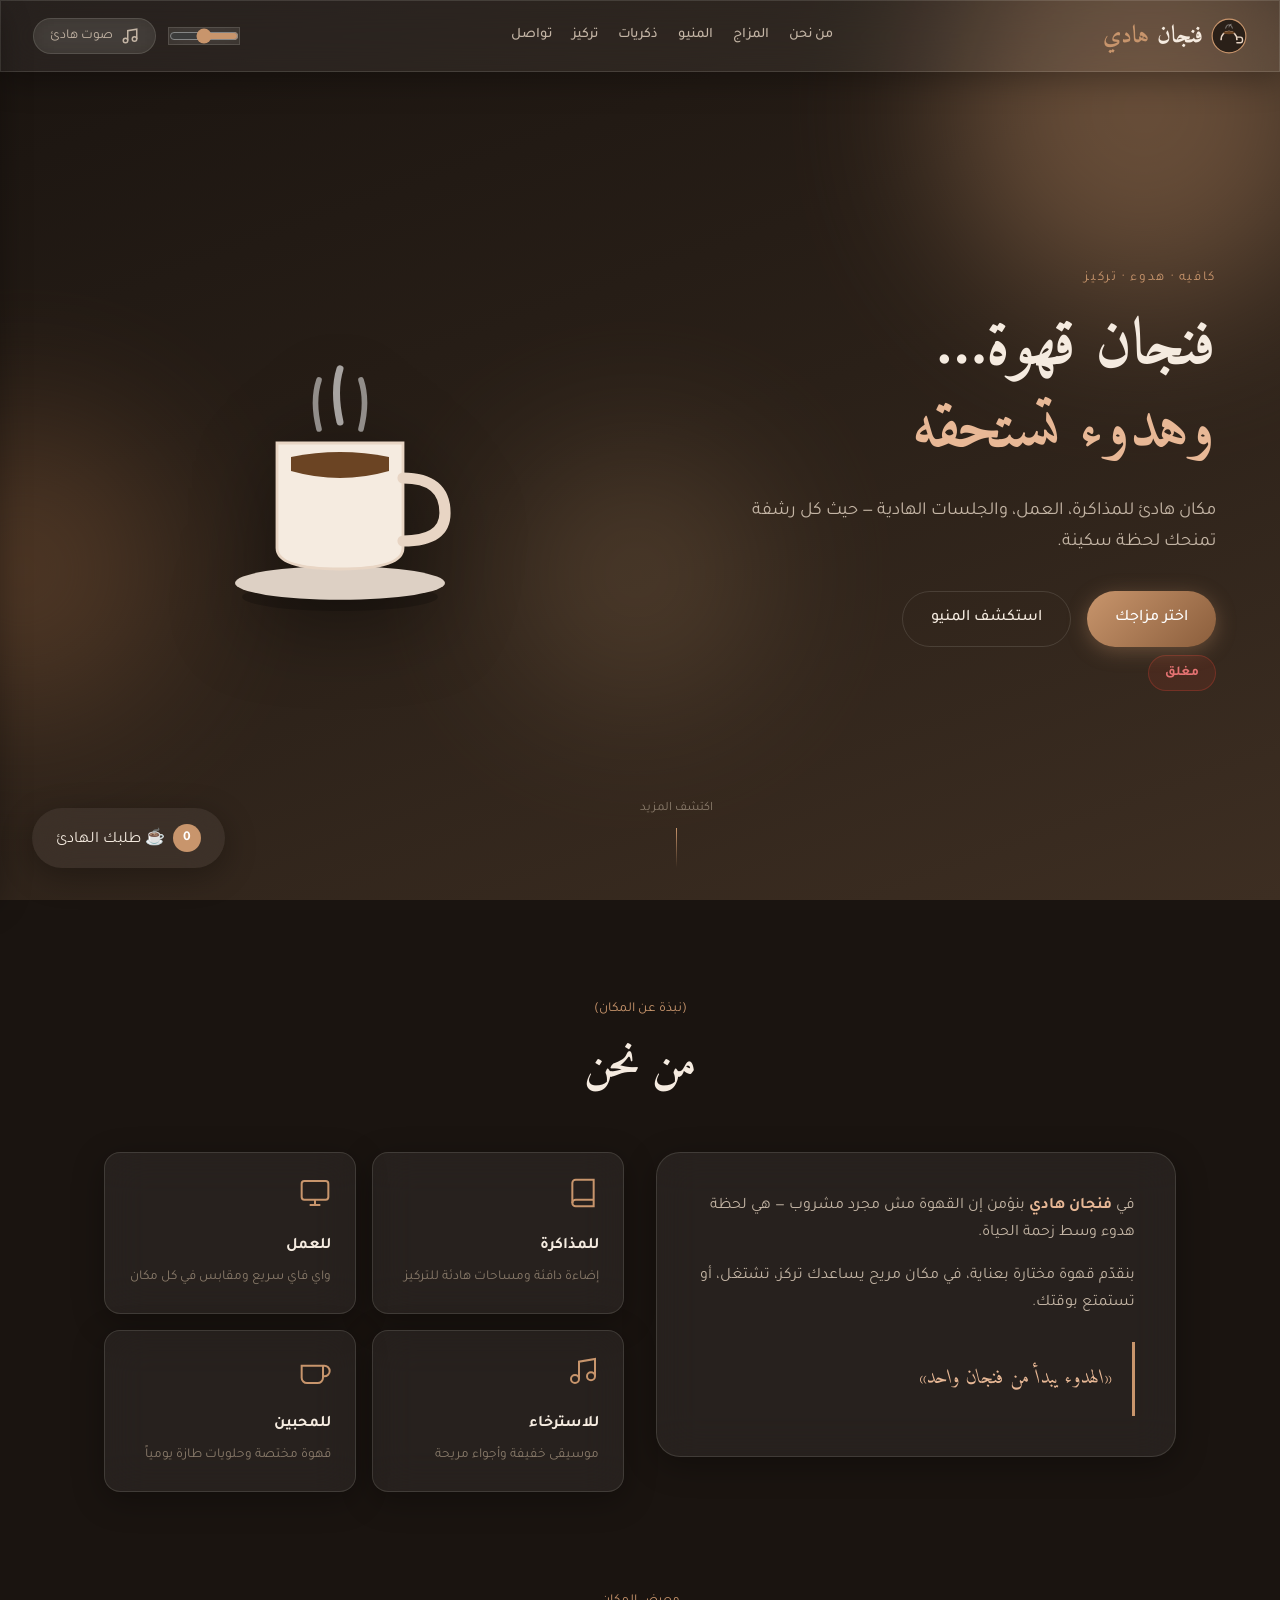
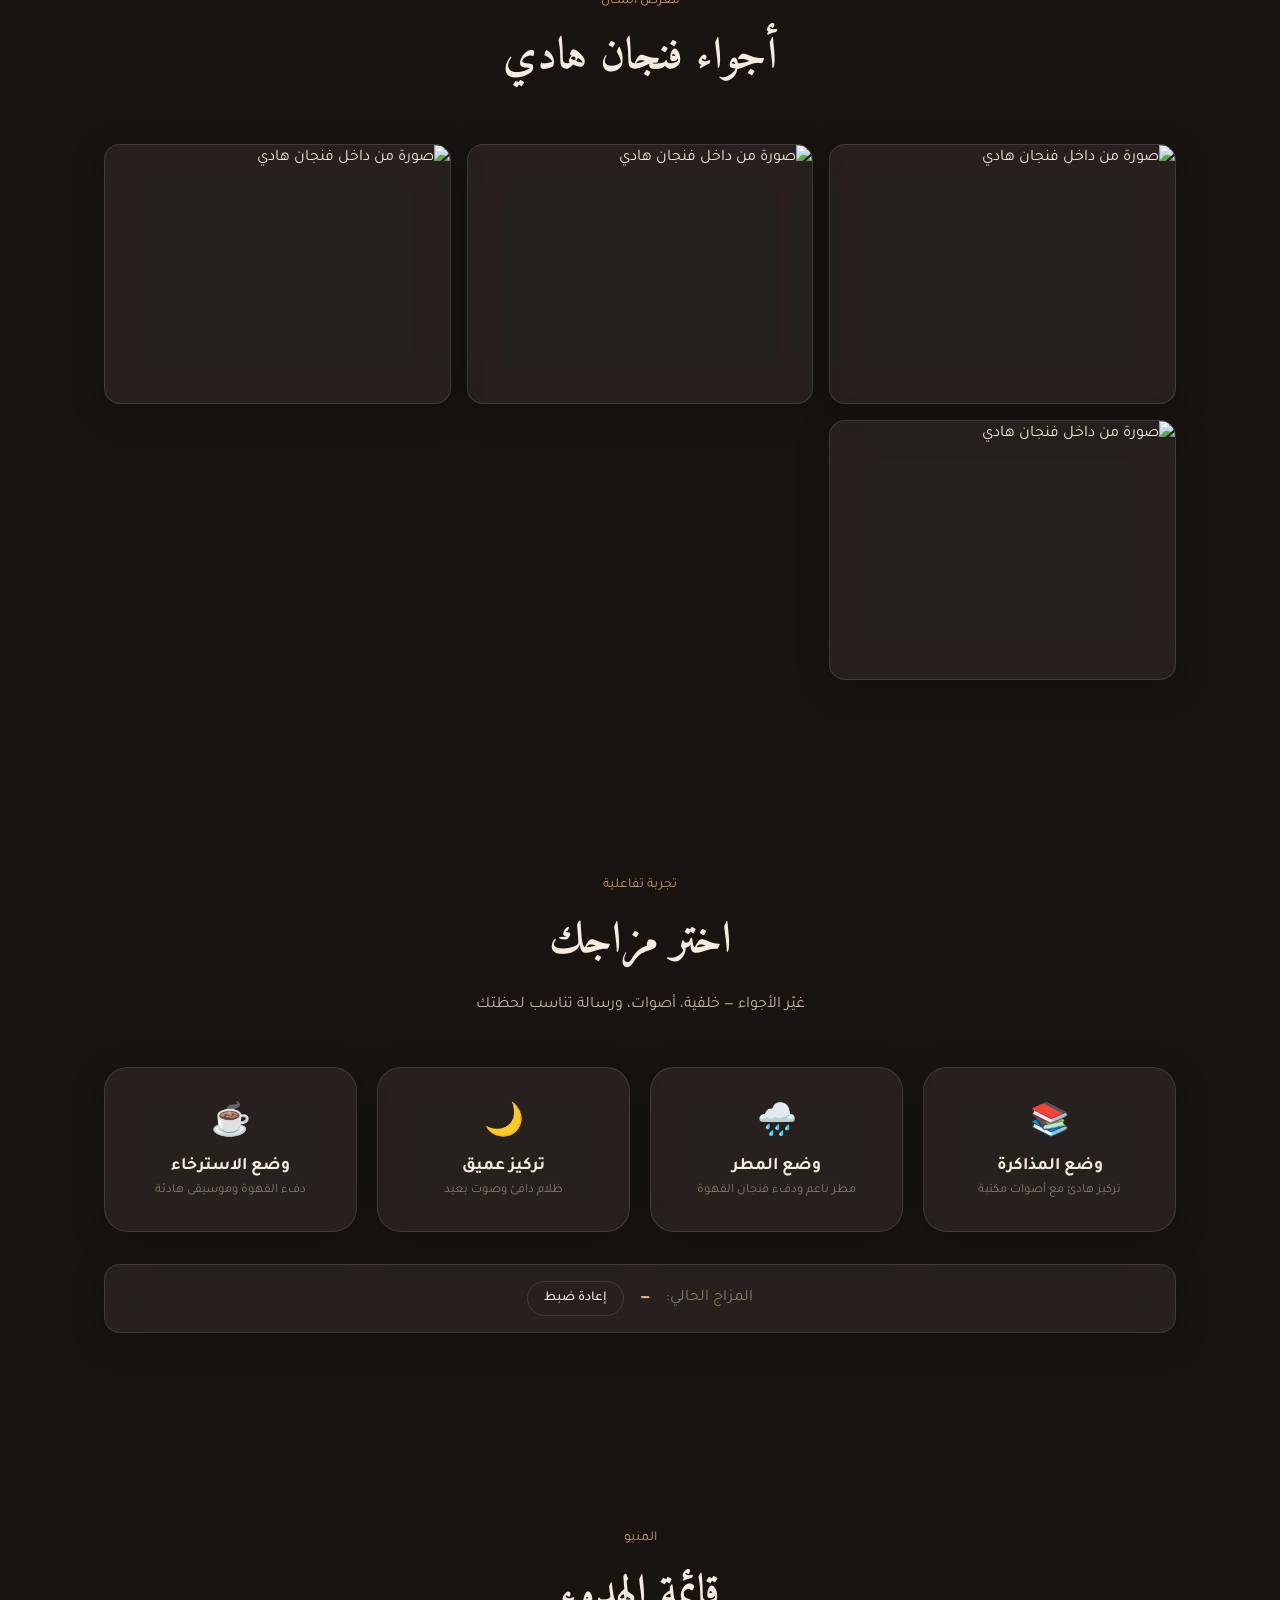
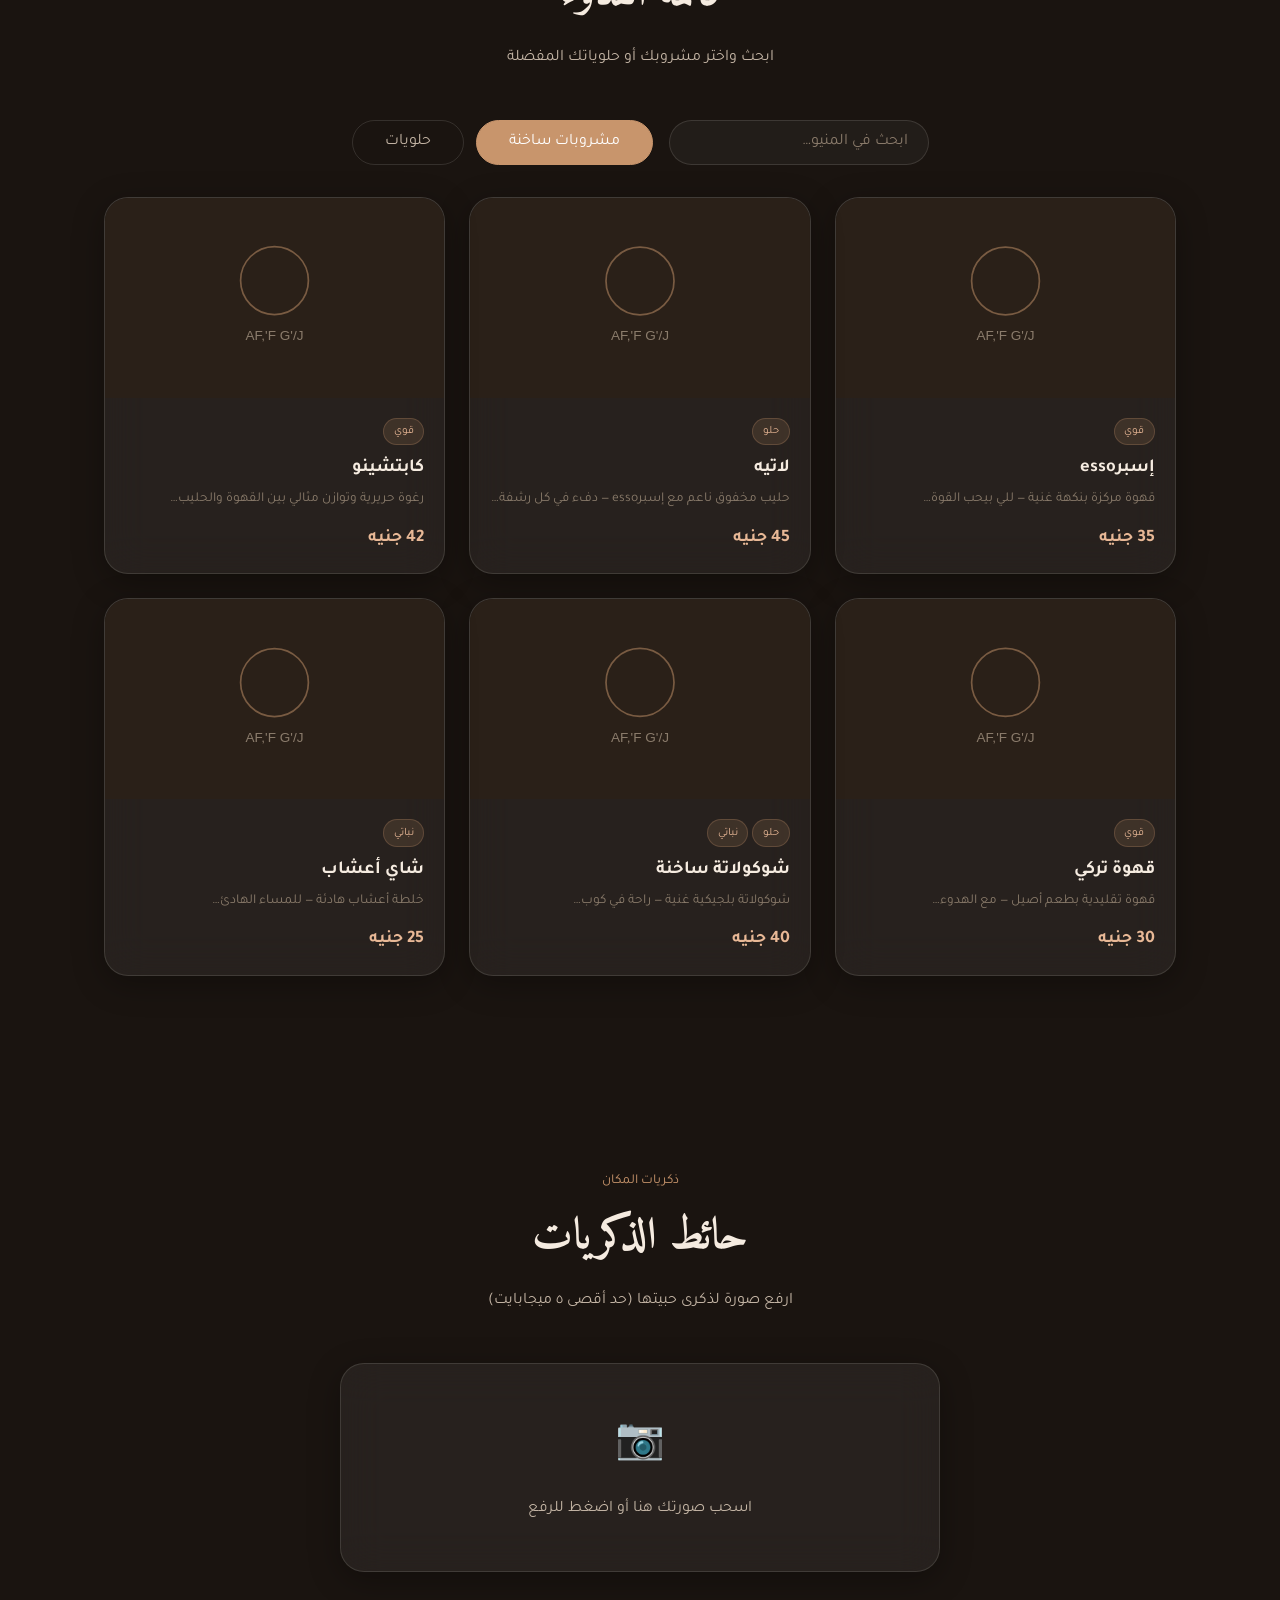
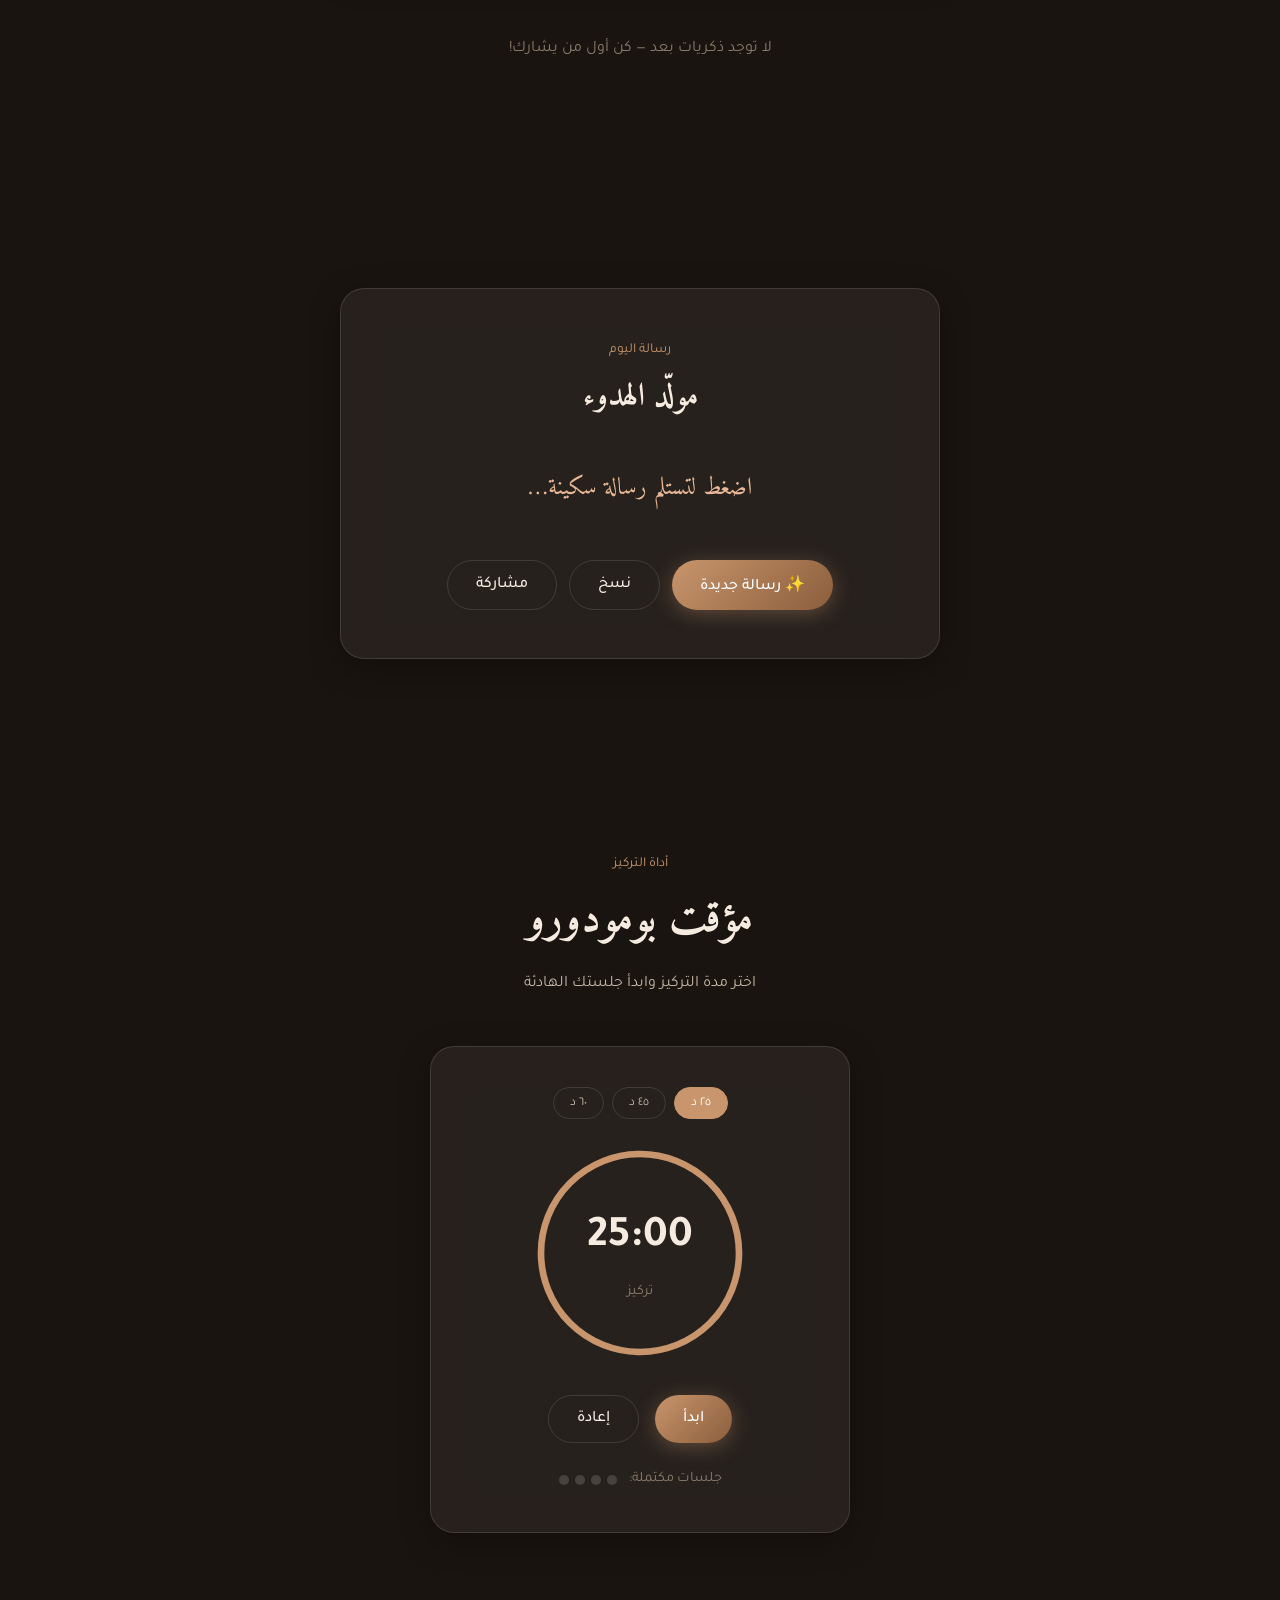
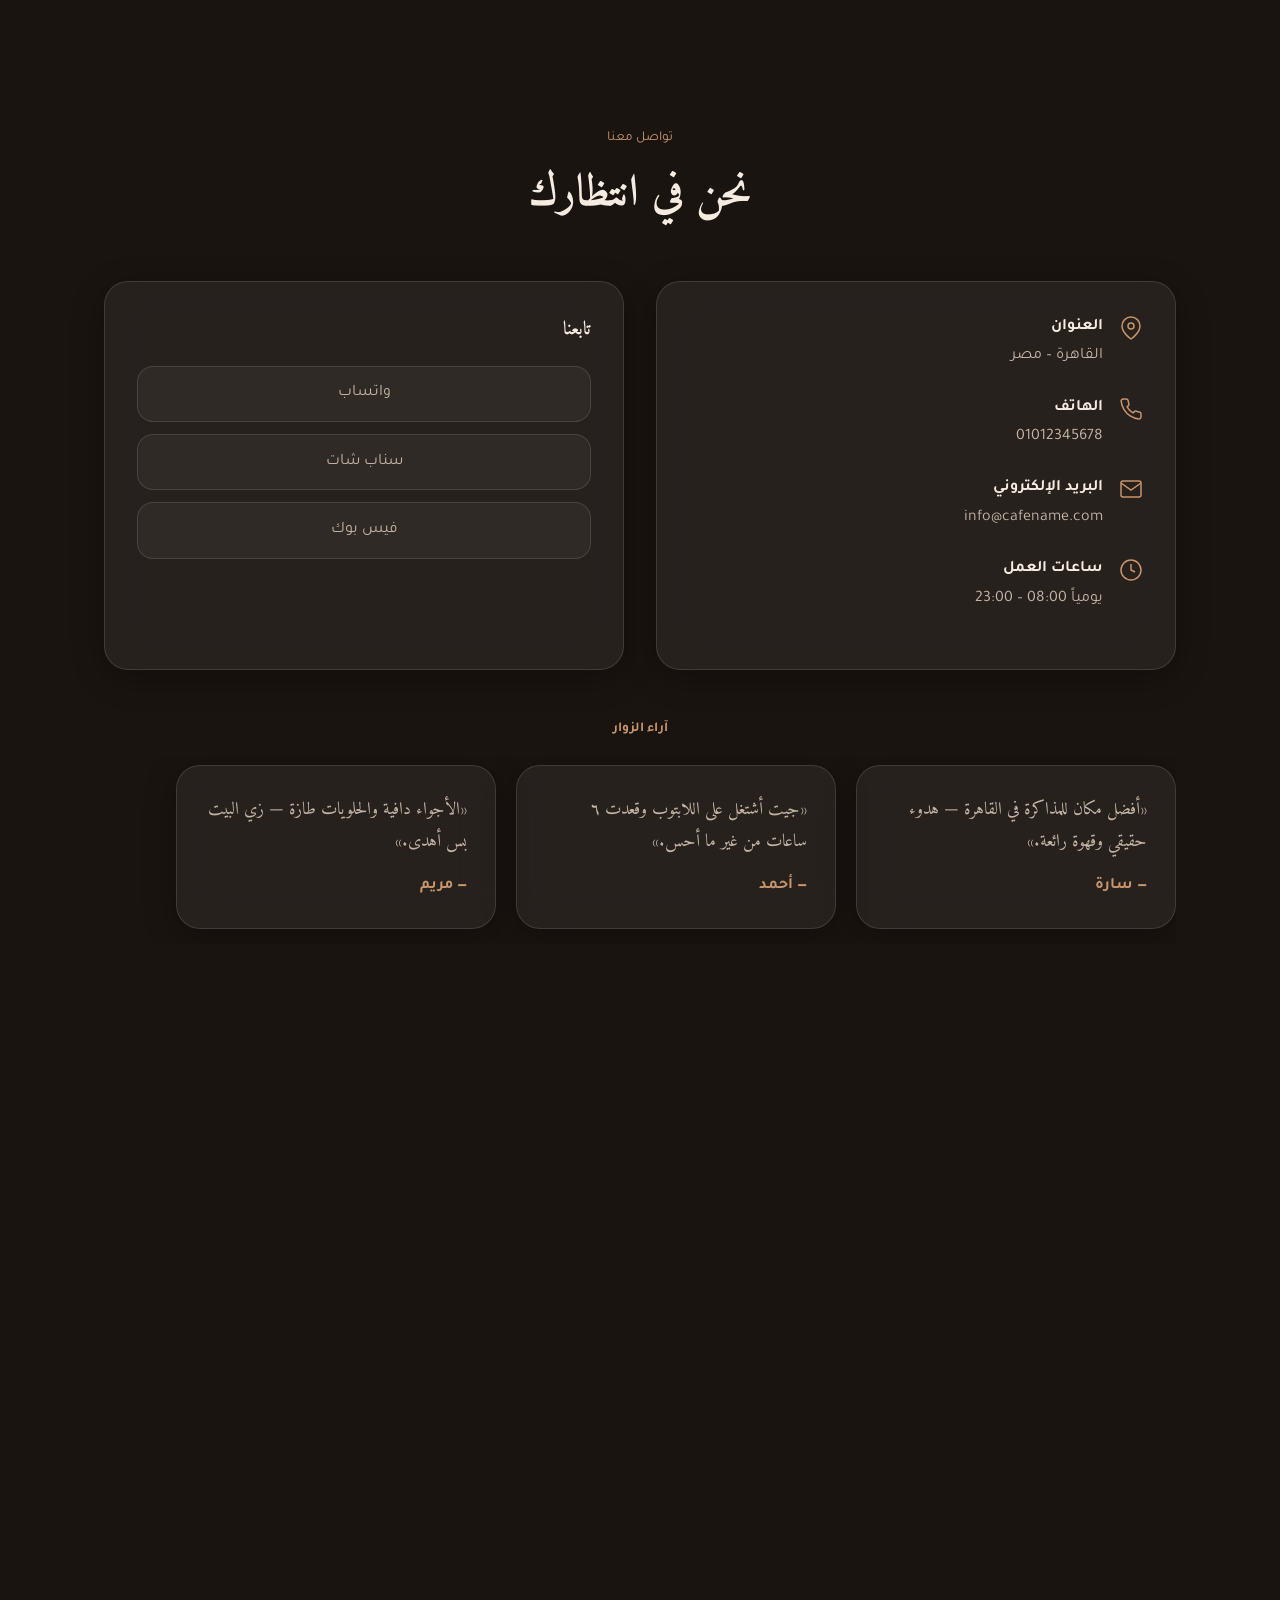
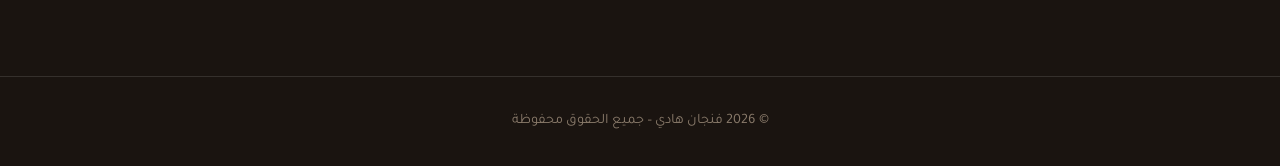
==== index.html @ 8432a153 "2" ====
<!DOCTYPE html>
<html lang="ar" dir="rtl">
<head>
  <meta charset="UTF-8">
  <meta name="viewport" content="width=device-width, initial-scale=1.0">
  <meta name="description" content="فنجان هادي — كافيه هادئ للمذاكرة والعمل والهدوء في القاهرة. قهوة مختصة، أجواء سكينة، ومؤقت تركيز.">
  <meta name="theme-color" content="#1a1410">
  <title>فنجان هادي | ملاذك الهادئ</title>

  <link rel="icon" href="assets/images/favicon.svg" type="image/svg+xml">
  <link rel="apple-touch-icon" href="assets/images/logo.svg">
  <link rel="manifest" href="manifest.json">

  <meta property="og:type" content="website">
  <meta property="og:title" content="فنجان هادي | ملاذك الهادئ">
  <meta property="og:description" content="كافيه هادئ للمذاكرة والعمل — قهوة مختصة وأجواء سكينة في القاهرة">
  <meta property="og:image" content="assets/images/og-cover.svg">
  <meta property="og:locale" content="ar_EG">
  <meta name="twitter:card" content="summary_large_image">

  <link rel="preconnect" href="https://fonts.googleapis.com">
  <link rel="preconnect" href="https://fonts.gstatic.com" crossorigin>
  <link rel="preload" href="https://fonts.googleapis.com/css2?family=Amiri:ital,wght@0,400;0,700;1,400&family=Tajawal:wght@300;400;500;700&display=swap" as="style">
  <link href="https://fonts.googleapis.com/css2?family=Amiri:ital,wght@0,400;0,700;1,400&family=Tajawal:wght@300;400;500;700&display=swap" rel="stylesheet">

  <link rel="stylesheet" href="assets/css/base.css">
  <link rel="stylesheet" href="assets/css/components.css">
  <link rel="stylesheet" href="assets/css/sections.css">
  <link rel="stylesheet" href="assets/css/responsive.css">

  <script type="application/ld+json">
  {
    "@context": "https://schema.org",
    "@type": "CafeOrCoffeeShop",
    "name": "فنجان هادي",
    "description": "كافيه هادئ للمذاكرة والعمل والهدوء",
    "address": { "@type": "PostalAddress", "addressLocality": "القاهرة", "addressCountry": "EG" },
    "telephone": "+201012345678",
    "email": "info@cafename.com",
    "openingHoursSpecification": {
      "@type": "OpeningHoursSpecification",
      "dayOfWeek": ["Monday","Tuesday","Wednesday","Thursday","Friday","Saturday","Sunday"],
      "opens": "08:00",
      "closes": "23:00"
    },
    "servesCuisine": "Coffee",
    "priceRange": "$$"
  }
  </script>
</head>
<body data-mood="default">

  <a href="#main" class="skip-link">تخطي إلى المحتوى</a>

  <div id="preloader" class="preloader" aria-hidden="true">
    <img src="assets/images/logo.svg" alt="" class="preloader-logo">
    <div class="preloader-steam"><span></span><span></span><span></span></div>
    <p class="preloader-text">فنجان هادي</p>
  </div>

  <div class="ambient-bg" aria-hidden="true">
    <div class="ambient-orb orb-1"></div>
    <div class="ambient-orb orb-2"></div>
    <div class="ambient-orb orb-3"></div>
    <div class="rain-layer" id="rainLayer"></div>
  </div>

  <nav class="navbar glass" aria-label="التنقل الرئيسي">
    <a href="#hero" class="logo">
      <img src="assets/images/logo.svg" alt="" width="36" height="36">
      فنجان <span>هادي</span>
    </a>
    <button class="nav-toggle" id="navToggle" aria-label="فتح القائمة" aria-expanded="false">
      <span></span><span></span><span></span>
    </button>
    <ul class="nav-links" id="navLinks">
      <li><a href="#about">من نحن</a></li>
      <li><a href="#mood">المزاج</a></li>
      <li><a href="#menu">المنيو</a></li>
      <li><a href="#memories">ذكريات</a></li>
      <li><a href="#focus">تركيز</a></li>
      <li><a href="#contact">تواصل</a></li>
    </ul>
    <div class="nav-controls">
      <div class="volume-control glass-sm">
        <label for="volumeSlider" class="visually-hidden">مستوى الصوت</label>
        <input type="range" id="volumeSlider" min="0" max="100" value="50" aria-label="مستوى الصوت">
      </div>
      <button class="music-toggle glass-sm" id="musicToggle" aria-label="تشغيل الموسيقى الهادئة" aria-pressed="false">
        <svg class="music-icon" width="18" height="18" viewBox="0 0 24 24" fill="none" stroke="currentColor" stroke-width="2"><path d="M9 18V5l12-2v13"/><circle cx="6" cy="18" r="3"/><circle cx="18" cy="16" r="3"/></svg>
        <span class="music-label">صوت هادئ</span>
      </button>
    </div>
  </nav>

  <main id="main">
    <header id="hero" class="hero">
      <div class="hero-content">
        <p class="hero-tag">كافيه · هدوء · تركيز</p>
        <h1 class="hero-title">فنجان قهوة…<br><em>وهدوء تستحقه</em></h1>
        <p class="hero-sub">مكان هادئ للمذاكرة، العمل، والجلسات الهادية — حيث كل رشفة تمنحك لحظة سكينة.</p>
        <div class="hero-actions">
          <a href="#mood" class="btn btn-primary">اختر مزاجك</a>
          <a href="#menu" class="btn btn-ghost">استكشف المنيو</a>
        </div>
        <div id="openStatus" class="open-status open">مفتوح الآن</div>
      </div>
      <div class="hero-visual">
        <svg class="hero-cup-svg" viewBox="0 0 200 220" aria-hidden="true">
          <ellipse cx="100" cy="195" rx="70" ry="10" fill="rgba(0,0,0,0.2)"/>
          <ellipse cx="100" cy="185" rx="75" ry="12" fill="#ddd0c4"/>
          <path d="M55 85 L55 160 Q55 175 100 175 Q145 175 145 160 L145 85 Z" fill="#f5ebe0" stroke="#e8d5c4" stroke-width="2"/>
          <path d="M65 95 L65 105 Q100 115 135 105 L135 95 Q100 88 65 95" fill="#6b4423"/>
          <path d="M145 110 Q175 110 175 135 Q175 155 145 155" fill="none" stroke="#e8d5c4" stroke-width="8" stroke-linecap="round"/>
          <path class="steam-path" d="M85 75 Q80 55 85 40" fill="none" stroke="rgba(255,255,255,0.5)" stroke-width="4" stroke-linecap="round"/>
          <path class="steam-path" d="M100 70 Q95 48 100 32" fill="none" stroke="rgba(255,255,255,0.6)" stroke-width="5" stroke-linecap="round"/>
          <path class="steam-path" d="M115 75 Q120 55 115 40" fill="none" stroke="rgba(255,255,255,0.5)" stroke-width="4" stroke-linecap="round"/>
        </svg>
      </div>
      <div class="scroll-hint" aria-hidden="true">
        <span>اكتشف المزيد</span>
        <div class="scroll-line"></div>
      </div>
    </header>

    <section id="about" class="section about">
      <div class="section-header reveal">
        <span class="section-tag">(نبذة عن المكان)</span>
        <h2>من نحن</h2>
      </div>
      <div class="about-grid">
        <div class="about-text glass reveal">
          <p>في <strong>فنجان هادي</strong> بنؤمن إن القهوة مش مجرد مشروب — هي لحظة هدوء وسط زحمة الحياة.</p>
          <p>بنقدّم قهوة مختارة بعناية، في مكان مريح يساعدك تركز، تشتغل، أو تستمتع بوقتك.</p>
          <blockquote class="about-quote" id="moodQuote">«الهدوء يبدأ من فنجان واحد»</blockquote>
        </div>
        <div class="about-features reveal">
          <div class="feature-card glass">
            <svg class="feature-icon" viewBox="0 0 24 24" fill="none" stroke="currentColor" stroke-width="1.5"><path d="M4 19.5A2.5 2.5 0 016.5 17H20"/><path d="M6.5 2H20v20H6.5A2.5 2.5 0 014 19.5v-15A2.5 2.5 0 016.5 2z"/></svg>
            <h3>للمذاكرة</h3>
            <p>إضاءة دافئة ومساحات هادئة للتركيز</p>
          </div>
          <div class="feature-card glass">
            <svg class="feature-icon" viewBox="0 0 24 24" fill="none" stroke="currentColor" stroke-width="1.5"><rect x="2" y="3" width="20" height="14" rx="2"/><path d="M8 21h8M12 17v4"/></svg>
            <h3>للعمل</h3>
            <p>واي فاي سريع ومقابس في كل مكان</p>
          </div>
          <div class="feature-card glass">
            <svg class="feature-icon" viewBox="0 0 24 24" fill="none" stroke="currentColor" stroke-width="1.5"><path d="M9 18V5l12-2v13"/><circle cx="6" cy="18" r="3"/><circle cx="18" cy="16" r="3"/></svg>
            <h3>للاسترخاء</h3>
            <p>موسيقى خفيفة وأجواء مريحة</p>
          </div>
          <div class="feature-card glass">
            <svg class="feature-icon" viewBox="0 0 24 24" fill="none" stroke="currentColor" stroke-width="1.5"><path d="M18 8h1a4 4 0 010 8h-1M2 8h16v9a4 4 0 01-4 4H6a4 4 0 01-4-4V8z"/></svg>
            <h3>للمحبين</h3>
            <p>قهوة مختصة وحلويات طازة يومياً</p>
          </div>
        </div>
      </div>
    </section>

    <section id="gallery" class="section gallery-section">
      <div class="section-header reveal">
        <span class="section-tag">معرض المكان</span>
        <h2>أجواء فنجان هادي</h2>
      </div>
      <div class="cafe-gallery reveal" id="cafeGallery"></div>
    </section>

    <section id="mood" class="section mood-section">
      <div class="section-header reveal">
        <span class="section-tag">تجربة تفاعلية</span>
        <h2>اختر مزاجك</h2>
        <p class="section-desc">غيّر الأجواء — خلفية، أصوات، ورسالة تناسب لحظتك</p>
      </div>
      <div class="mood-grid reveal">
        <button class="mood-card glass" data-mood="study" aria-pressed="false">
          <span class="mood-icon">📚</span>
          <h3>وضع المذاكرة</h3>
          <p>تركيز هادئ مع أصوات مكتبة</p>
        </button>
        <button class="mood-card glass" data-mood="rain" aria-pressed="false">
          <span class="mood-icon">🌧️</span>
          <h3>وضع المطر</h3>
          <p>مطر ناعم ودفء فنجان القهوة</p>
        </button>
        <button class="mood-card glass" data-mood="focus" aria-pressed="false">
          <span class="mood-icon">🌙</span>
          <h3>تركيز عميق</h3>
          <p>ظلام دافئ وصوت بعيد</p>
        </button>
        <button class="mood-card glass" data-mood="relax" aria-pressed="false">
          <span class="mood-icon">☕</span>
          <h3>وضع الاسترخاء</h3>
          <p>دفء القهوة وموسيقى هادئة</p>
        </button>
      </div>
      <div class="mood-active glass reveal" id="moodActive" hidden>
        <span class="mood-active-label">المزاج الحالي:</span>
        <span id="moodActiveName">—</span>
        <button class="btn btn-ghost btn-sm" id="resetMood">إعادة ضبط</button>
      </div>
    </section>

    <section id="menu" class="section menu-section">
      <div class="section-header reveal">
        <span class="section-tag">المنيو</span>
        <h2>قائمة الهدوء</h2>
        <p class="section-desc">ابحث واختر مشروبك أو حلوياتك المفضلة</p>
      </div>
      <div class="menu-toolbar reveal">
        <input type="search" id="menuSearch" class="menu-search" placeholder="ابحث في المنيو…" aria-label="بحث في المنيو">
        <div class="menu-tabs">
          <button class="menu-tab active" data-category="hot">مشروبات ساخنة</button>
          <button class="menu-tab" data-category="dessert">حلويات</button>
        </div>
      </div>
      <div class="menu-grid reveal" id="menuGrid"></div>
      <button class="order-fab glass" id="orderFab" aria-label="عرض الطلب">
        <span class="order-count" id="orderCount">0</span>
        ☕ طلبك الهادئ
      </button>
    </section>

    <section id="memories" class="section memories-section">
      <div class="section-header reveal">
        <span class="section-tag">ذكريات المكان</span>
        <h2>حائط الذكريات</h2>
        <p class="section-desc">ارفع صورة لذكرى حبيتها (حد أقصى ٥ ميجابايت)</p>
      </div>
      <div class="memory-upload glass reveal">
        <label for="memoryUpload" class="upload-zone" id="uploadZone">
          <span class="upload-icon">📷</span>
          <span>اسحب صورتك هنا أو اضغط للرفع</span>
          <input type="file" id="memoryUpload" accept="image/*" hidden>
        </label>
      </div>
      <div class="memory-gallery reveal" id="memoryGallery">
        <p class="gallery-empty" id="galleryEmpty">لا توجد ذكريات بعد — كن أول من يشارك!</p>
      </div>
    </section>

    <section id="calm" class="section calm-section">
      <div class="calm-card glass reveal">
        <span class="section-tag">رسالة اليوم</span>
        <h2>مولّد الهدوء</h2>
        <p class="calm-message" id="calmMessage" aria-live="polite">اضغط لتستلم رسالة سكينة…</p>
        <div class="btn-group">
          <button class="btn btn-primary" id="generateCalm">✨ رسالة جديدة</button>
          <button class="btn btn-ghost" id="copyCalm">نسخ</button>
          <button class="btn btn-ghost" id="shareCalm">مشاركة</button>
        </div>
      </div>
    </section>

    <section id="focus" class="section focus-section">
      <div class="section-header reveal">
        <span class="section-tag">أداة التركيز</span>
        <h2>مؤقت بومودورو</h2>
        <p class="section-desc">اختر مدة التركيز وابدأ جلستك الهادئة</p>
      </div>
      <div class="pomodoro glass reveal">
        <div class="pomo-durations">
          <button class="pomo-duration active" data-minutes="25">٢٥ د</button>
          <button class="pomo-duration" data-minutes="45">٤٥ د</button>
          <button class="pomo-duration" data-minutes="60">٦٠ د</button>
        </div>
        <div class="pomo-ring">
          <svg viewBox="0 0 200 200" aria-hidden="true">
            <circle class="pomo-bg" cx="100" cy="100" r="90"/>
            <circle class="pomo-progress" id="pomoProgress" cx="100" cy="100" r="90"/>
          </svg>
          <div class="pomo-time">
            <span id="pomoDisplay" aria-live="polite">25:00</span>
            <span class="pomo-mode" id="pomoMode">تركيز</span>
          </div>
        </div>
        <div class="pomo-controls">
          <button class="btn btn-primary" id="pomoStart">ابدأ</button>
          <button class="btn btn-ghost" id="pomoReset">إعادة</button>
        </div>
        <div class="pomo-sessions">
          <span>جلسات مكتملة:</span>
          <div class="session-dots" id="sessionDots"></div>
        </div>
      </div>
    </section>

    <section id="contact" class="section contact-section">
      <div class="section-header reveal">
        <span class="section-tag">تواصل معنا</span>
        <h2>نحن في انتظارك</h2>
      </div>
      <div class="contact-grid reveal">
        <div class="contact-info glass">
          <div class="contact-item">
            <svg viewBox="0 0 24 24" fill="none" stroke="currentColor" stroke-width="1.5"><path d="M21 10c0 7-9 13-9 13s-9-6-9-13a9 9 0 0118 0z"/><circle cx="12" cy="10" r="3"/></svg>
            <div>
              <strong>العنوان</strong>
              <p id="contactAddress">القاهرة – مصر</p>
            </div>
          </div>
          <div class="contact-item">
            <svg viewBox="0 0 24 24" fill="none" stroke="currentColor" stroke-width="1.5"><path d="M22 16.92v3a2 2 0 01-2.18 2 19.79 19.79 0 01-8.63-3.07 19.5 19.5 0 01-6-6 19.79 19.79 0 01-3.07-8.67A2 2 0 014.11 2h3a2 2 0 012 1.72c.127.96.361 1.903.7 2.81a2 2 0 01-.45 2.11L8.09 9.91a16 16 0 006 6l1.27-1.27a2 2 0 012.11-.45c.907.339 1.85.573 2.81.7A2 2 0 0122 16.92z"/></svg>
            <div>
              <strong>الهاتف</strong>
              <p id="contactPhone" dir="ltr">01012345678</p>
            </div>
          </div>
          <div class="contact-item">
            <svg viewBox="0 0 24 24" fill="none" stroke="currentColor" stroke-width="1.5"><path d="M4 4h16c1.1 0 2 .9 2 2v12c0 1.1-.9 2-2 2H4c-1.1 0-2-.9-2-2V6c0-1.1.9-2 2-2z"/><path d="M22 6l-10 7L2 6"/></svg>
            <div>
              <strong>البريد الإلكتروني</strong>
              <p id="contactEmail" dir="ltr">info@cafename.com</p>
            </div>
          </div>
          <div class="contact-item">
            <svg viewBox="0 0 24 24" fill="none" stroke="currentColor" stroke-width="1.5"><circle cx="12" cy="12" r="10"/><path d="M12 6v6l4 2"/></svg>
            <div>
              <strong>ساعات العمل</strong>
              <p id="contactHours">يومياً 08:00 – 23:00</p>
            </div>
          </div>
        </div>
        <div class="social-links glass">
          <h3>تابعنا</h3>
          <div class="social-grid" id="socialGrid"></div>
        </div>
      </div>
      <div class="testimonials reveal">
        <h3 class="section-tag" style="text-align:center;display:block;margin-bottom:1rem">آراء الزوار</h3>
        <div class="testimonials-track" id="testimonialsTrack"></div>
      </div>
      <div class="map-wrap reveal">
        <iframe id="mapFrame" title="موقع فنجان هادي على الخريطة" loading="lazy" referrerpolicy="no-referrer-when-downgrade"></iframe>
      </div>
    </section>
  </main>

  <footer class="footer">
    <p>&copy; 2026 فنجان هادي – جميع الحقوق محفوظة</p>
  </footer>

  <div class="modal-overlay" id="itemModal" aria-hidden="true">
    <div class="modal glass" role="dialog" aria-modal="true" aria-labelledby="modalTitle">
      <button class="modal-close" id="modalClose" aria-label="إغلاق">&times;</button>
      <div class="modal-image-wrap">
        <img id="modalImage" src="" alt="" width="480" height="240">
      </div>
      <div class="modal-body">
        <div id="modalTags"></div>
        <h3 id="modalTitle"></h3>
        <p id="modalDesc"></p>
        <div class="modal-options">
          <div class="size-options">
            <label><input type="radio" name="size" value="small"> صغير</label>
            <label><input type="radio" name="size" value="regular" checked> عادي</label>
            <label><input type="radio" name="size" value="large"> كبير (+١٠ ج)</label>
          </div>
          <div class="qty-control">
            <button type="button" id="qtyMinus" aria-label="تقليل">−</button>
            <input type="number" id="modalQty" value="1" min="1" max="10" aria-label="الكمية">
            <button type="button" id="qtyPlus" aria-label="زيادة">+</button>
          </div>
        </div>
        <div class="modal-footer">
          <span class="modal-price" id="modalPrice"></span>
          <button class="btn btn-primary" id="modalAdd">أضف للطلب ☕</button>
        </div>
      </div>
    </div>
  </div>

  <div class="order-panel glass" id="orderPanel" aria-hidden="true" role="dialog" aria-modal="true" aria-label="سلة الطلب">
    <div class="order-header">
      <h3>☕ طلبك الهادئ</h3>
      <button class="modal-close" id="orderClose" aria-label="إغلاق">&times;</button>
    </div>
    <ul class="order-list" id="orderList"></ul>
    <div class="order-total">
      <span>الإجمالي</span>
      <span id="orderTotal">0 جنيه</span>
    </div>
    <button class="btn btn-primary btn-block" id="orderConfirm">إرسال عبر واتساب</button>
  </div>
  <div class="order-backdrop" id="orderBackdrop"></div>

  <div class="lightbox" id="lightbox" aria-hidden="true" role="dialog" aria-label="عرض الصورة">
    <button class="lightbox-close" id="lightboxClose" aria-label="إغلاق">&times;</button>
    <img id="lightboxImage" src="" alt="ذكرى في فنجان هادي">
  </div>

  <script type="module" src="assets/js/main.js"></script>
</body>
</html>
---- assets/css/base.css ----
/* base.css — variables, reset, typography */
:root {
  --font-body: 'Tajawal', sans-serif;
  --font-display: 'Amiri', serif;
  --bg-primary: #1a1410;
  --bg-secondary: #2a2018;
  --bg-warm: #3d2e22;
  --text-primary: #f5ebe0;
  --text-secondary: #c4b5a5;
  --text-muted: #8a7b6b;
  --accent: #c8956c;
  --accent-light: #e8b896;
  --accent-dark: #8b5e3c;
  --gold: #d4a574;
  --glass-bg: rgba(255, 248, 240, 0.06);
  --glass-border: rgba(255, 248, 240, 0.12);
  --glass-shadow: 0 8px 32px rgba(0, 0, 0, 0.3);
  --radius: 16px;
  --radius-lg: 24px;
  --transition: 0.4s cubic-bezier(0.4, 0, 0.2, 1);
  --nav-height: 72px;
}

body[data-mood="study"] { --bg-primary: #1a1814; --bg-secondary: #252018; --accent: #b8956a; --glass-bg: rgba(255,245,230,0.05); }
body[data-mood="rain"] { --bg-primary: #141820; --bg-secondary: #1a2230; --accent: #7a9eb5; --glass-bg: rgba(200,220,240,0.05); }
body[data-mood="focus"] { --bg-primary: #0f0e14; --bg-secondary: #1a1520; --accent: #9b7ec8; --glass-bg: rgba(180,160,220,0.05); }
body[data-mood="relax"] { --bg-primary: #1a1410; --bg-secondary: #2a1f18; --accent: #d4a574; --glass-bg: rgba(255,230,200,0.07); }

*, *::before, *::after { box-sizing: border-box; margin: 0; padding: 0; }

html { scroll-behavior: smooth; scroll-padding-top: var(--nav-height); }

body {
  font-family: var(--font-body);
  background: var(--bg-primary);
  color: var(--text-primary);
  line-height: 1.7;
  overflow-x: hidden;
  transition: background 0.8s ease;
}

.skip-link {
  position: absolute;
  top: -100%;
  right: 1rem;
  z-index: 9999;
  padding: 0.75rem 1.25rem;
  background: var(--accent);
  color: #fff;
  border-radius: var(--radius);
  text-decoration: none;
  font-weight: 600;
}
.skip-link:focus { top: 1rem; }

.visually-hidden {
  position: absolute; width: 1px; height: 1px; padding: 0; margin: -1px;
  overflow: hidden; clip: rect(0,0,0,0); border: 0;
}

.ambient-bg {
  position: fixed; inset: 0; z-index: -1; overflow: hidden;
  background: linear-gradient(160deg, var(--bg-primary) 0%, var(--bg-secondary) 50%, var(--bg-warm) 100%);
  transition: background 0.8s ease;
}

.ambient-orb { position: absolute; border-radius: 50%; filter: blur(80px); opacity: 0.4; animation: floatOrb 20s ease-in-out infinite; }
.orb-1 { width: 400px; height: 400px; background: var(--accent); top: -10%; right: -5%; }
.orb-2 { width: 300px; height: 300px; background: var(--accent-dark); bottom: 20%; left: -10%; animation-delay: -7s; }
.orb-3 { width: 250px; height: 250px; background: var(--gold); top: 50%; left: 40%; opacity: 0.2; animation-delay: -14s; }

@keyframes floatOrb {
  0%, 100% { transform: translate(0,0) scale(1); }
  33% { transform: translate(30px,-40px) scale(1.1); }
  66% { transform: translate(-20px,20px) scale(0.95); }
}

.rain-layer { position: absolute; inset: 0; pointer-events: none; opacity: 0; transition: opacity 0.8s; }
body[data-mood="rain"] .rain-layer { opacity: 1; }
.raindrop { position: absolute; width: 2px; height: 20px; background: linear-gradient(transparent, rgba(174,194,224,0.4)); animation: rainFall linear infinite; }
@keyframes rainFall { 0% { transform: translateY(-100vh); opacity: 0; } 10% { opacity: 1; } 100% { transform: translateY(100vh); opacity: 0.3; } }

.section { padding: 6rem 5%; max-width: 1200px; margin: 0 auto; }
.section-header { text-align: center; margin-bottom: 3rem; }
.section-tag { display: inline-block; font-size: 0.85rem; color: var(--accent); margin-bottom: 0.5rem; }
.section-header h2 { font-family: var(--font-display); font-size: clamp(2rem, 4vw, 2.75rem); margin-bottom: 0.75rem; }
.section-desc { color: var(--text-secondary); max-width: 500px; margin: 0 auto; }

.reveal { opacity: 0; transform: translateY(40px); transition: opacity 0.8s ease, transform 0.8s ease; }
.reveal.visible { opacity: 1; transform: translateY(0); }

.footer { text-align: center; padding: 2rem; color: var(--text-muted); font-size: 0.9rem; border-top: 1px solid var(--glass-border); }

@keyframes fadeUp { from { opacity: 0; transform: translateY(30px); } to { opacity: 1; transform: translateY(0); } }
---- assets/css/components.css ----
/* components.css */
.glass { background: var(--glass-bg); backdrop-filter: blur(20px); -webkit-backdrop-filter: blur(20px); border: 1px solid var(--glass-border); box-shadow: var(--glass-shadow); }
.glass-sm { background: rgba(255,248,240,0.08); backdrop-filter: blur(12px); -webkit-backdrop-filter: blur(12px); border: 1px solid var(--glass-border); }

/* Preloader */
.preloader { position: fixed; inset: 0; z-index: 10000; display: flex; flex-direction: column; align-items: center; justify-content: center; gap: 1.5rem; background: var(--bg-primary); transition: opacity 0.5s, visibility 0.5s; }
.preloader.hidden { opacity: 0; visibility: hidden; pointer-events: none; }
.preloader-logo { width: 80px; height: 80px; animation: pulse 2s ease infinite; }
.preloader-steam { display: flex; gap: 8px; }
.preloader-steam span { width: 6px; height: 24px; background: linear-gradient(transparent, rgba(200,149,108,0.6)); border-radius: 50%; filter: blur(2px); animation: steamRise 2s ease-in-out infinite; }
.preloader-steam span:nth-child(2) { animation-delay: 0.5s; }
.preloader-steam span:nth-child(3) { animation-delay: 1s; }
.preloader-text { color: var(--text-muted); font-family: var(--font-display); font-size: 1.25rem; }

/* Navbar */
.navbar { position: fixed; top: 0; left: 0; right: 0; height: var(--nav-height); display: flex; align-items: center; justify-content: space-between; padding: 0 2rem; z-index: 1000; transition: var(--transition); }
.navbar.scrolled { height: 60px; background: rgba(26,20,16,0.85); backdrop-filter: blur(24px); box-shadow: 0 4px 30px rgba(0,0,0,0.3); }
.logo { display: flex; align-items: center; gap: 0.5rem; font-family: var(--font-display); font-size: 1.5rem; color: var(--text-primary); text-decoration: none; font-weight: 700; }
.logo img { width: 36px; height: 36px; }
.logo span { color: var(--accent); }
.nav-links { display: flex; list-style: none; gap: 1.25rem; }
.nav-links a { color: var(--text-secondary); text-decoration: none; font-size: 0.9rem; font-weight: 500; transition: color 0.3s; position: relative; padding-bottom: 4px; }
.nav-links a::after { content: ''; position: absolute; bottom: 0; right: 0; width: 0; height: 2px; background: var(--accent); transition: width 0.3s; }
.nav-links a:hover, .nav-links a.active { color: var(--accent-light); }
.nav-links a:hover::after, .nav-links a.active::after { width: 100%; }

.nav-controls { display: flex; align-items: center; gap: 0.75rem; }
.music-toggle { display: flex; align-items: center; gap: 0.5rem; padding: 0.5rem 1rem; border-radius: 50px; cursor: pointer; color: var(--text-secondary); font-family: var(--font-body); font-size: 0.85rem; transition: var(--transition); }
.music-toggle:hover, .music-toggle.active { color: var(--accent-light); border-color: var(--accent); }
.volume-control { display: flex; align-items: center; gap: 0.35rem; }
.volume-control input { width: 70px; accent-color: var(--accent); cursor: pointer; }

.nav-toggle { display: none; flex-direction: column; gap: 5px; background: none; border: none; cursor: pointer; padding: 4px; }
.nav-toggle span { display: block; width: 24px; height: 2px; background: var(--text-primary); transition: var(--transition); }

/* Buttons */
.btn { display: inline-flex; align-items: center; justify-content: center; gap: 0.5rem; padding: 0.85rem 1.75rem; border-radius: 50px; font-family: var(--font-body); font-size: 1rem; font-weight: 500; cursor: pointer; border: none; text-decoration: none; transition: var(--transition); position: relative; overflow: hidden; }
.btn-primary { background: linear-gradient(135deg, var(--accent), var(--accent-dark)); color: #fff; box-shadow: 0 4px 20px rgba(200,149,108,0.35); }
.btn-primary:hover { transform: translateY(-2px); box-shadow: 0 8px 30px rgba(200,149,108,0.5); }
.btn-ghost { background: transparent; color: var(--text-primary); border: 1px solid var(--glass-border); }
.btn-ghost:hover { border-color: var(--accent); color: var(--accent-light); }
.btn-sm { padding: 0.5rem 1rem; font-size: 0.85rem; }
.btn-block { width: 100%; }
.btn-group { display: flex; gap: 0.75rem; justify-content: center; flex-wrap: wrap; }

.tag { display: inline-block; padding: 0.2rem 0.6rem; border-radius: 50px; font-size: 0.7rem; background: rgba(200,149,108,0.15); color: var(--accent-light); border: 1px solid rgba(200,149,108,0.25); margin-left: 0.25rem; }
.menu-tags { margin-bottom: 0.5rem; }

.open-status { display: inline-block; padding: 0.35rem 1rem; border-radius: 50px; font-size: 0.85rem; font-weight: 600; margin-top: 0.5rem; }
.open-status.open { background: rgba(76,175,80,0.15); color: #81c784; border: 1px solid rgba(76,175,80,0.3); }
.open-status.closed { background: rgba(244,67,54,0.1); color: #e57373; border: 1px solid rgba(244,67,54,0.25); }

/* Modal */
.modal-overlay { position: fixed; inset: 0; background: rgba(0,0,0,0.7); backdrop-filter: blur(8px); z-index: 2000; display: flex; align-items: center; justify-content: center; padding: 1rem; opacity: 0; visibility: hidden; transition: opacity 0.4s, visibility 0.4s; }
.modal-overlay.open { opacity: 1; visibility: visible; }
.modal { max-width: 480px; width: 100%; border-radius: var(--radius-lg); overflow: hidden; position: relative; transform: scale(0.9) translateY(20px); transition: transform 0.4s cubic-bezier(0.34,1.56,0.64,1); }
.modal-overlay.open .modal { transform: scale(1) translateY(0); }
.modal-close { position: absolute; top: 1rem; left: 1rem; width: 36px; height: 36px; border-radius: 50%; background: rgba(0,0,0,0.5); color: #fff; border: none; font-size: 1.5rem; cursor: pointer; z-index: 10; display: flex; align-items: center; justify-content: center; }
.modal-image-wrap { height: 240px; overflow: hidden; }
.modal-image-wrap img { width: 100%; height: 100%; object-fit: cover; }
.modal-body { padding: 1.5rem; }
.modal-body h3 { font-family: var(--font-display); font-size: 1.5rem; margin-bottom: 0.5rem; }
.modal-body p { color: var(--text-secondary); margin-bottom: 1rem; }
.modal-options { display: flex; flex-wrap: wrap; gap: 1rem; margin-bottom: 1.25rem; align-items: center; }
.size-options { display: flex; gap: 0.5rem; }
.size-options label { display: flex; align-items: center; gap: 0.35rem; cursor: pointer; font-size: 0.9rem; color: var(--text-secondary); }
.qty-control { display: flex; align-items: center; gap: 0.5rem; }
.qty-control button { width: 32px; height: 32px; border-radius: 50%; border: 1px solid var(--glass-border); background: transparent; color: var(--text-primary); cursor: pointer; font-size: 1.1rem; }
.qty-control input { width: 40px; text-align: center; background: transparent; border: 1px solid var(--glass-border); border-radius: 8px; color: var(--text-primary); padding: 0.25rem; font-family: var(--font-body); }
.modal-footer { display: flex; align-items: center; justify-content: space-between; }
.modal-price { font-size: 1.25rem; font-weight: 700; color: var(--accent-light); }

/* Order */
.order-backdrop { position: fixed; inset: 0; background: rgba(0,0,0,0.5); z-index: 1500; opacity: 0; visibility: hidden; transition: var(--transition); }
.order-backdrop.open { opacity: 1; visibility: visible; }
.order-panel { position: fixed; top: 0; left: 0; width: min(380px, 90vw); height: 100vh; z-index: 1600; padding: 1.5rem; display: flex; flex-direction: column; transform: translateX(-100%); transition: transform 0.4s cubic-bezier(0.4,0,0.2,1); border-radius: 0 var(--radius-lg) var(--radius-lg) 0; }
.order-panel.open { transform: translateX(0); }
.order-header { display: flex; justify-content: space-between; align-items: center; margin-bottom: 1.5rem; }
.order-header h3 { font-family: var(--font-display); }
.order-list { list-style: none; flex: 1; overflow-y: auto; margin-bottom: 1rem; }
.order-list li { display: flex; justify-content: space-between; align-items: center; padding: 0.75rem 0; border-bottom: 1px solid var(--glass-border); }
.order-list .remove-item { background: none; border: none; color: var(--text-muted); cursor: pointer; font-size: 1.1rem; padding: 4px; }
.order-list .remove-item:hover { color: #e57373; }
.order-empty { color: var(--text-muted); text-align: center; padding: 2rem 0; }
.order-total { display: flex; justify-content: space-between; font-size: 1.15rem; font-weight: 700; padding: 1rem 0; border-top: 1px solid var(--glass-border); margin-bottom: 1rem; }
.order-fab { position: fixed; bottom: 2rem; left: 2rem; padding: 1rem 1.5rem; border-radius: 50px; cursor: pointer; font-family: var(--font-body); font-size: 1rem; color: var(--text-primary); z-index: 900; display: flex; align-items: center; gap: 0.5rem; transition: var(--transition); border: none; }
.order-fab:hover { transform: scale(1.05); border-color: var(--accent); }
.order-fab.bounce { animation: cartBounce 0.4s ease; }
@keyframes cartBounce { 0%,100% { transform: scale(1); } 50% { transform: scale(1.12); } }
.order-count { background: var(--accent); color: #fff; width: 28px; height: 28px; border-radius: 50%; display: flex; align-items: center; justify-content: center; font-size: 0.85rem; font-weight: 700; }

/* Lightbox */
.lightbox { position: fixed; inset: 0; z-index: 2500; background: rgba(0,0,0,0.92); display: flex; align-items: center; justify-content: center; padding: 2rem; opacity: 0; visibility: hidden; transition: var(--transition); }
.lightbox.open { opacity: 1; visibility: visible; }
.lightbox img { max-width: 90vw; max-height: 85vh; object-fit: contain; border-radius: var(--radius); }
.lightbox-close { position: absolute; top: 1.5rem; left: 1.5rem; width: 44px; height: 44px; border-radius: 50%; background: rgba(255,255,255,0.1); color: #fff; border: none; font-size: 1.5rem; cursor: pointer; }

/* Toast */
.toast { position: fixed; bottom: 2rem; right: 50%; transform: translateX(50%) translateY(100px); background: var(--glass-bg); backdrop-filter: blur(20px); border: 1px solid var(--accent); color: var(--text-primary); padding: 1rem 2rem; border-radius: 50px; z-index: 3000; opacity: 0; transition: transform 0.4s, opacity 0.4s; }
.toast.show { transform: translateX(50%) translateY(0); opacity: 1; }

/* Skeleton */
.menu-skeleton { display: grid; grid-template-columns: repeat(auto-fill, minmax(260px, 1fr)); gap: 1.5rem; grid-column: 1/-1; }
.skeleton-card { height: 320px; border-radius: var(--radius-lg); background: linear-gradient(90deg, rgba(255,255,255,0.04) 25%, rgba(255,255,255,0.08) 50%, rgba(255,255,255,0.04) 75%); background-size: 200% 100%; animation: shimmer 1.5s infinite; }
@keyframes shimmer { 0% { background-position: 200% 0; } 100% { background-position: -200% 0; } }
.menu-error, .menu-empty { grid-column: 1/-1; text-align: center; color: var(--text-muted); padding: 3rem; }

@keyframes pulse { 0%,100% { transform: scale(1); } 50% { transform: scale(1.08); } }
@keyframes steamRise { 0% { opacity: 0; transform: translateY(0); } 50% { opacity: 0.7; transform: translateY(-20px); } 100% { opacity: 0; transform: translateY(-40px); } }
---- assets/css/sections.css ----
/* sections.css */
.hero { min-height: 100vh; display: grid; grid-template-columns: 1fr 1fr; align-items: center; gap: 3rem; padding: calc(var(--nav-height) + 3rem) 5% 4rem; position: relative; }
.hero-tag { display: inline-block; font-size: 0.85rem; letter-spacing: 0.12em; color: var(--accent); margin-bottom: 1rem; }
.hero-title { font-family: var(--font-display); font-size: clamp(2.5rem, 5vw, 4rem); line-height: 1.3; margin-bottom: 1.5rem; animation: fadeUp 1s ease 0.2s both; }
.hero-title em { font-style: italic; color: var(--accent-light); }
.hero-sub { font-size: 1.15rem; color: var(--text-secondary); max-width: 480px; margin-bottom: 2rem; animation: fadeUp 1s ease 0.4s both; }
.hero-actions { display: flex; gap: 1rem; flex-wrap: wrap; animation: fadeUp 1s ease 0.6s both; }
.hero-visual { display: flex; justify-content: center; animation: fadeUp 1.2s ease 0.3s both; transition: transform 0.1s linear; }
.hero-cup-svg { width: min(280px, 80vw); height: auto; filter: drop-shadow(0 20px 40px rgba(0,0,0,0.4)); }
.hero-cup-svg .steam-path { animation: svgSteam 3s ease-in-out infinite; transform-origin: center bottom; }
.hero-cup-svg .steam-path:nth-child(2) { animation-delay: 0.8s; }
.hero-cup-svg .steam-path:nth-child(3) { animation-delay: 1.6s; }
@keyframes svgSteam { 0%,100% { opacity: 0; transform: translateY(0) scaleX(1); } 50% { opacity: 0.6; transform: translateY(-12px) scaleX(1.2); } }
.scroll-hint { position: absolute; bottom: 2rem; left: 50%; transform: translateX(-50%); display: flex; flex-direction: column; align-items: center; gap: 0.5rem; color: var(--text-muted); font-size: 0.8rem; animation: fadeUp 1s ease 1s both; }
.scroll-line { width: 1px; height: 40px; background: linear-gradient(var(--accent), transparent); animation: scrollPulse 2s ease infinite; }
@keyframes scrollPulse { 0%,100% { opacity: 0.3; transform: scaleY(0.6); } 50% { opacity: 1; transform: scaleY(1); } }

.about-grid { display: grid; grid-template-columns: 1fr 1fr; gap: 2rem; align-items: start; }
.about-text { padding: 2.5rem; border-radius: var(--radius-lg); }
.about-text p { margin-bottom: 1rem; color: var(--text-secondary); }
.about-text strong { color: var(--accent-light); }
.about-quote { margin-top: 1.5rem; padding: 1.25rem; border-right: 3px solid var(--accent); font-family: var(--font-display); font-size: 1.25rem; font-style: italic; color: var(--accent-light); transition: opacity 0.5s; }
.about-quote.quote-change { opacity: 0.4; }
.about-features { display: grid; grid-template-columns: 1fr 1fr; gap: 1rem; }
.feature-card { padding: 1.5rem; border-radius: var(--radius); transition: var(--transition); }
.feature-card:hover { transform: translateY(-4px); border-color: var(--accent); }
.feature-icon { width: 32px; height: 32px; color: var(--accent); margin-bottom: 0.75rem; }
.feature-card h3 { font-size: 1rem; margin-bottom: 0.35rem; }
.feature-card p { font-size: 0.85rem; color: var(--text-muted); }

.mood-grid { display: grid; grid-template-columns: repeat(4, 1fr); gap: 1.25rem; }
.mood-card { padding: 2rem 1.5rem; border-radius: var(--radius-lg); text-align: center; cursor: pointer; font-family: var(--font-body); color: var(--text-primary); transition: var(--transition); position: relative; overflow: hidden; }
.mood-card::before { content: ''; position: absolute; inset: 0; background: linear-gradient(135deg, var(--accent), transparent); opacity: 0; transition: opacity 0.4s; }
.mood-card:hover { transform: translateY(-6px); border-color: var(--accent); }
.mood-card:hover::before { opacity: 0.08; }
.mood-card.active { border-color: var(--accent); box-shadow: 0 0 30px rgba(200,149,108,0.2); }
.mood-card.active::before { opacity: 0.12; }
.mood-icon { font-size: 2rem; display: block; margin-bottom: 0.75rem; position: relative; }
.mood-card h3 { font-size: 1.1rem; margin-bottom: 0.35rem; position: relative; }
.mood-card p { font-size: 0.8rem; color: var(--text-muted); position: relative; }
.mood-active { margin-top: 2rem; padding: 1rem 1.5rem; border-radius: var(--radius); display: flex; align-items: center; gap: 1rem; justify-content: center; }
.mood-active-label { color: var(--text-muted); }
#moodActiveName { color: var(--accent-light); font-weight: 600; }

.menu-toolbar { display: flex; flex-wrap: wrap; gap: 1rem; justify-content: center; align-items: center; margin-bottom: 2rem; }
.menu-search { padding: 0.75rem 1.25rem; border-radius: 50px; border: 1px solid var(--glass-border); background: rgba(255,255,255,0.04); color: var(--text-primary); font-family: var(--font-body); font-size: 1rem; min-width: 260px; outline: none; transition: border-color 0.3s; }
.menu-search:focus { border-color: var(--accent); }
.menu-search::placeholder { color: var(--text-muted); }
.menu-tabs { display: flex; justify-content: center; gap: 0.75rem; }
.menu-tab { padding: 0.75rem 2rem; border-radius: 50px; background: transparent; border: 1px solid var(--glass-border); color: var(--text-secondary); font-family: var(--font-body); font-size: 1rem; cursor: pointer; transition: var(--transition); }
.menu-tab:hover, .menu-tab.active { background: var(--accent); border-color: var(--accent); color: #fff; }
.menu-grid { display: grid; grid-template-columns: repeat(auto-fill, minmax(260px, 1fr)); gap: 1.5rem; }
.menu-item { border-radius: var(--radius-lg); overflow: hidden; cursor: pointer; transition: var(--transition); }
.menu-item:hover, .menu-item:focus-visible { transform: translateY(-8px) scale(1.02); box-shadow: 0 20px 50px rgba(0,0,0,0.4); outline: 2px solid var(--accent); outline-offset: 2px; }
.menu-item-image { position: relative; height: 200px; overflow: hidden; }
.menu-item-image img { width: 100%; height: 100%; object-fit: cover; transition: transform 0.6s; }
.menu-item:hover .menu-item-image img { transform: scale(1.1); }
.menu-item-overlay { position: absolute; inset: 0; background: linear-gradient(transparent 40%, rgba(0,0,0,0.7)); display: flex; align-items: flex-end; padding: 1rem; opacity: 0; transition: opacity 0.4s; }
.menu-item:hover .menu-item-overlay { opacity: 1; }
.menu-item-body { padding: 1.25rem; }
.menu-item-body h3 { font-size: 1.15rem; margin-bottom: 0.25rem; }
.menu-item-body p { font-size: 0.85rem; color: var(--text-muted); margin-bottom: 0.75rem; }
.menu-item-price { color: var(--accent-light); font-weight: 700; font-size: 1.1rem; }

.gallery-section { padding-top: 0; }
.cafe-gallery { display: grid; grid-template-columns: repeat(auto-fill, minmax(260px, 1fr)); gap: 1rem; }
.gallery-photo { border-radius: var(--radius); overflow: hidden; aspect-ratio: 4/3; }
.gallery-photo img { width: 100%; height: 100%; object-fit: cover; transition: transform 0.5s; }
.gallery-photo:hover img { transform: scale(1.06); }

.memory-upload { max-width: 600px; margin: 0 auto 2rem; border-radius: var(--radius-lg); overflow: hidden; }
.upload-zone { display: flex; flex-direction: column; align-items: center; gap: 1rem; padding: 3rem 2rem; cursor: pointer; transition: var(--transition); color: var(--text-secondary); }
.upload-zone:hover, .upload-zone.dragover { background: rgba(200,149,108,0.08); color: var(--accent-light); }
.upload-icon { font-size: 2.5rem; }
.memory-gallery { display: grid; grid-template-columns: repeat(auto-fill, minmax(200px, 1fr)); gap: 1rem; }
.gallery-empty { grid-column: 1/-1; text-align: center; color: var(--text-muted); padding: 2rem; }
.memory-item { position: relative; border-radius: var(--radius); overflow: hidden; aspect-ratio: 1; cursor: pointer; animation: memoryPop 0.5s ease; }
@keyframes memoryPop { from { opacity: 0; transform: scale(0.8); } to { opacity: 1; transform: scale(1); } }
.memory-item img { width: 100%; height: 100%; object-fit: cover; transition: transform 0.4s; }
.memory-item:hover img { transform: scale(1.08); }
.memory-remove { position: absolute; top: 8px; left: 8px; width: 28px; height: 28px; border-radius: 50%; background: rgba(0,0,0,0.6); color: #fff; border: none; cursor: pointer; opacity: 0; transition: opacity 0.3s; font-size: 1rem; z-index: 2; }
.memory-item:hover .memory-remove { opacity: 1; }

.calm-section { display: flex; justify-content: center; }
.calm-card { max-width: 600px; width: 100%; padding: 3rem; border-radius: var(--radius-lg); text-align: center; }
.calm-card h2 { font-family: var(--font-display); font-size: 2rem; margin-bottom: 1.5rem; }
.calm-message { font-family: var(--font-display); font-size: 1.5rem; color: var(--accent-light); min-height: 80px; display: flex; align-items: center; justify-content: center; margin-bottom: 2rem; transition: opacity 0.3s; }
.calm-message.fade { opacity: 0; }

.pomodoro { max-width: 420px; margin: 0 auto; padding: 2.5rem; border-radius: var(--radius-lg); text-align: center; }
.pomo-durations { display: flex; gap: 0.5rem; justify-content: center; margin-bottom: 1.5rem; }
.pomo-duration { padding: 0.4rem 1rem; border-radius: 50px; border: 1px solid var(--glass-border); background: transparent; color: var(--text-secondary); font-family: var(--font-body); cursor: pointer; transition: var(--transition); }
.pomo-duration.active, .pomo-duration:hover { background: var(--accent); border-color: var(--accent); color: #fff; }
.pomo-ring { position: relative; width: 220px; height: 220px; margin: 0 auto 2rem; }
.pomo-ring svg { width: 100%; height: 100%; transform: rotate(-90deg); }
.pomo-bg { fill: none; stroke: rgba(255,255,255,0.08); stroke-width: 6; }
.pomo-progress { fill: none; stroke: var(--accent); stroke-width: 6; stroke-linecap: round; stroke-dasharray: 565.48; stroke-dashoffset: 0; transition: stroke-dashoffset 1s linear; }
.pomo-time { position: absolute; inset: 0; display: flex; flex-direction: column; align-items: center; justify-content: center; }
#pomoDisplay { font-size: 2.75rem; font-weight: 700; font-variant-numeric: tabular-nums; }
.pomo-mode { font-size: 0.9rem; color: var(--text-muted); margin-top: 0.25rem; }
.pomo-controls { display: flex; gap: 1rem; justify-content: center; margin-bottom: 1.5rem; }
.pomo-sessions { display: flex; align-items: center; justify-content: center; gap: 0.75rem; color: var(--text-muted); font-size: 0.9rem; }
.session-dots { display: flex; gap: 6px; }
.session-dot { width: 10px; height: 10px; border-radius: 50%; background: rgba(255,255,255,0.15); transition: background 0.3s; }
.session-dot.done { background: var(--accent); }

.testimonials { overflow: hidden; margin-top: 3rem; }
.testimonials-track { display: flex; gap: 1.25rem; overflow-x: auto; scroll-snap-type: x mandatory; padding: 0.5rem 0 1rem; -webkit-overflow-scrolling: touch; scrollbar-width: none; }
.testimonials-track::-webkit-scrollbar { display: none; }
.testimonial-card { flex: 0 0 min(320px, 85vw); scroll-snap-align: start; padding: 1.75rem; border-radius: var(--radius-lg); }
.testimonial-card p { font-family: var(--font-display); font-size: 1.1rem; color: var(--text-secondary); margin-bottom: 1rem; line-height: 1.8; }
.testimonial-card cite { color: var(--accent); font-style: normal; font-weight: 600; }

.contact-grid { display: grid; grid-template-columns: 1fr 1fr; gap: 2rem; }
.contact-info, .social-links { padding: 2rem; border-radius: var(--radius-lg); }
.contact-item { display: flex; gap: 1rem; align-items: flex-start; margin-bottom: 1.5rem; }
.contact-item svg { width: 24px; height: 24px; color: var(--accent); flex-shrink: 0; margin-top: 2px; }
.contact-item strong { display: block; margin-bottom: 0.15rem; }
.contact-item p { color: var(--text-secondary); }
.social-links h3 { margin-bottom: 1.25rem; font-family: var(--font-display); }
.social-grid { display: flex; flex-direction: column; gap: 0.75rem; }
.social-btn { display: block; padding: 0.85rem 1.25rem; border-radius: var(--radius); background: rgba(255,255,255,0.04); border: 1px solid var(--glass-border); color: var(--text-secondary); text-decoration: none; text-align: center; transition: var(--transition); }
.social-btn:hover { border-color: var(--accent); color: var(--accent-light); transform: translateX(-4px); }
.map-wrap { margin-top: 2rem; border-radius: var(--radius-lg); overflow: hidden; aspect-ratio: 16/9; }
.map-wrap iframe { width: 100%; height: 100%; border: 0; filter: grayscale(30%) contrast(1.1); }
---- assets/css/responsive.css ----
/* responsive.css */
@media (max-width: 1024px) {
  .hero { grid-template-columns: 1fr; text-align: center; padding-top: calc(var(--nav-height) + 2rem); }
  .hero-sub { margin-left: auto; margin-right: auto; }
  .hero-actions { justify-content: center; }
  .hero-visual { order: -1; }
  .about-grid, .contact-grid { grid-template-columns: 1fr; }
  .mood-grid { grid-template-columns: repeat(2, 1fr); }
  .volume-control input { width: 50px; }
}

@media (max-width: 768px) {
  .nav-toggle { display: flex; }
  .nav-links {
    position: fixed; top: var(--nav-height); right: 0; left: 0;
    background: var(--bg-secondary); flex-direction: column; padding: 1.5rem; gap: 0;
    transform: translateY(-120%); opacity: 0; transition: var(--transition);
    border-bottom: 1px solid var(--glass-border);
  }
  .nav-links.open { transform: translateY(0); opacity: 1; }
  .nav-links li { padding: 0.75rem 0; border-bottom: 1px solid var(--glass-border); }
  .music-toggle .music-label { display: none; }
  .about-features { grid-template-columns: 1fr; }
  .mood-grid { grid-template-columns: 1fr; }
  .order-fab { bottom: 1rem; left: 1rem; font-size: 0.9rem; padding: 0.85rem 1.25rem; }
  .menu-toolbar { flex-direction: column; }
  .menu-search { width: 100%; }
  .nav-controls { gap: 0.5rem; }
}

@media (prefers-reduced-motion: reduce) {
  *, *::before, *::after { animation-duration: 0.01ms !important; transition-duration: 0.01ms !important; }
  html { scroll-behavior: auto; }
}
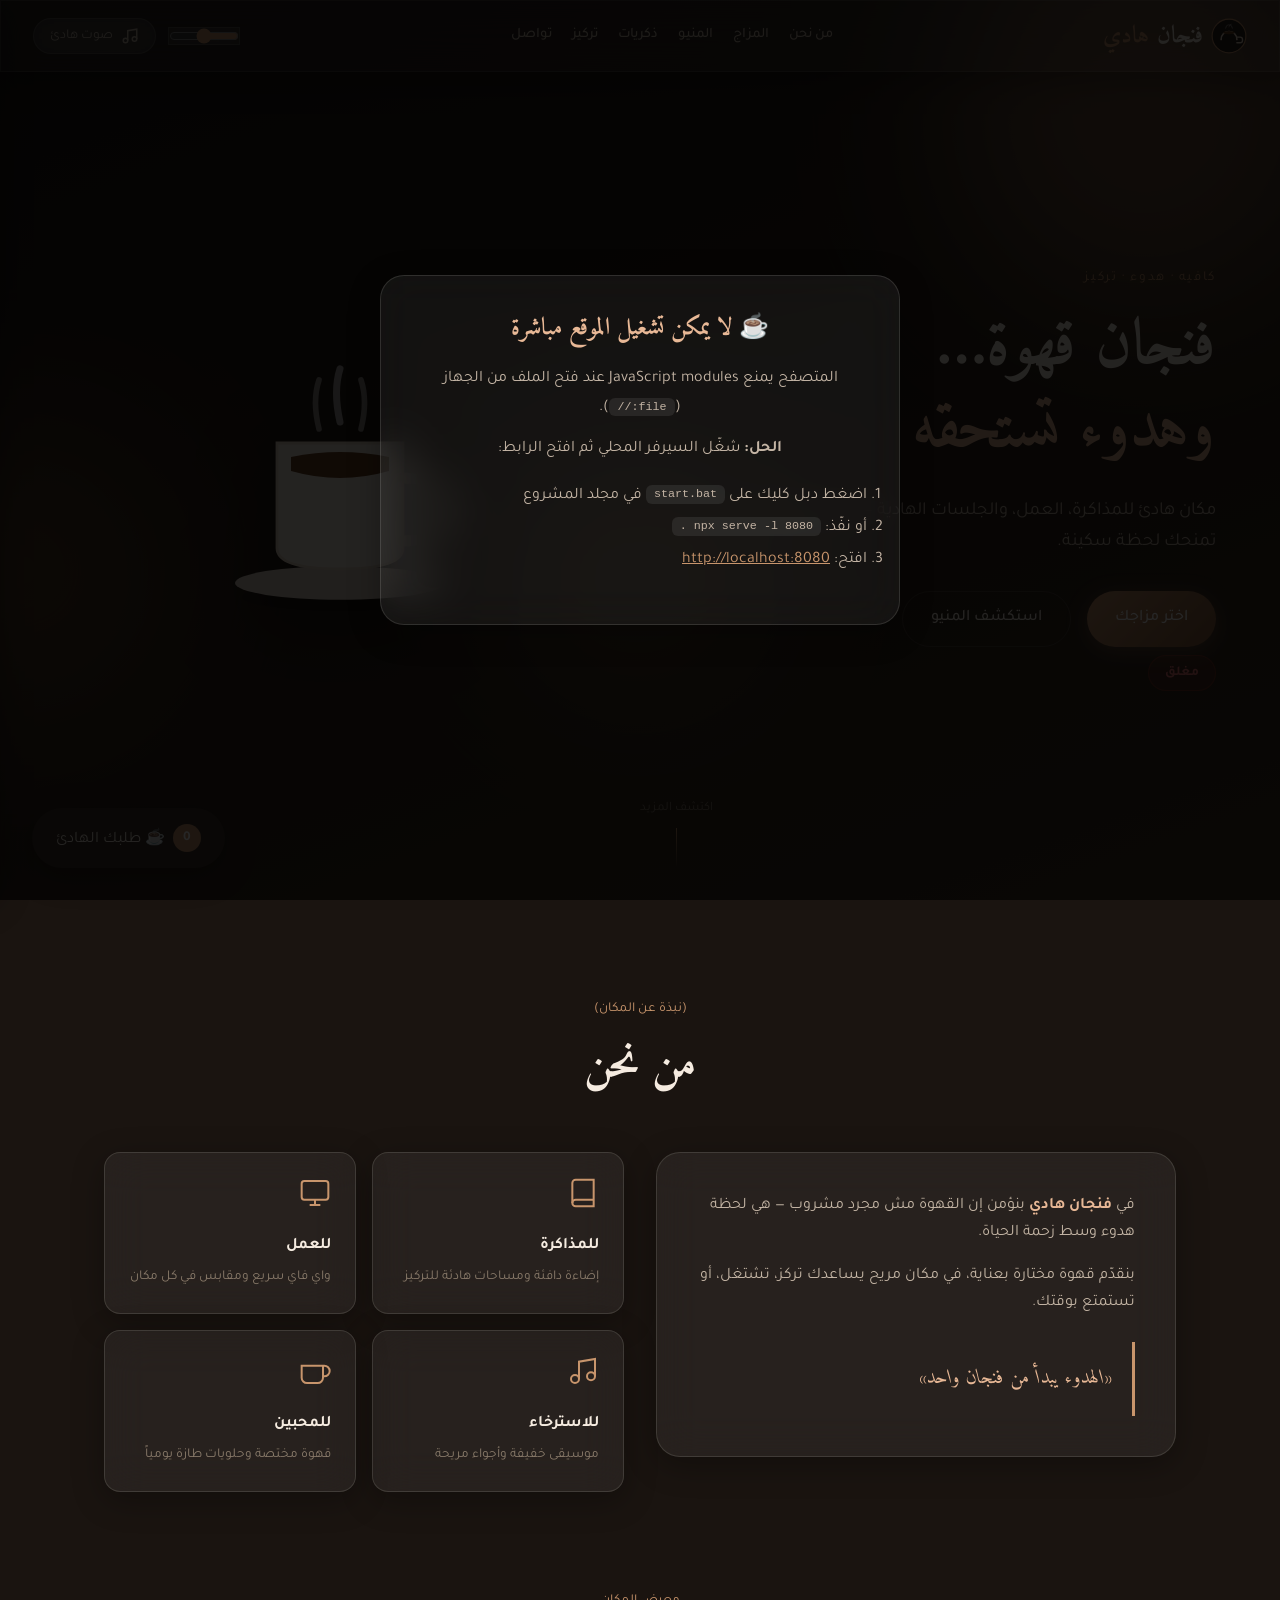
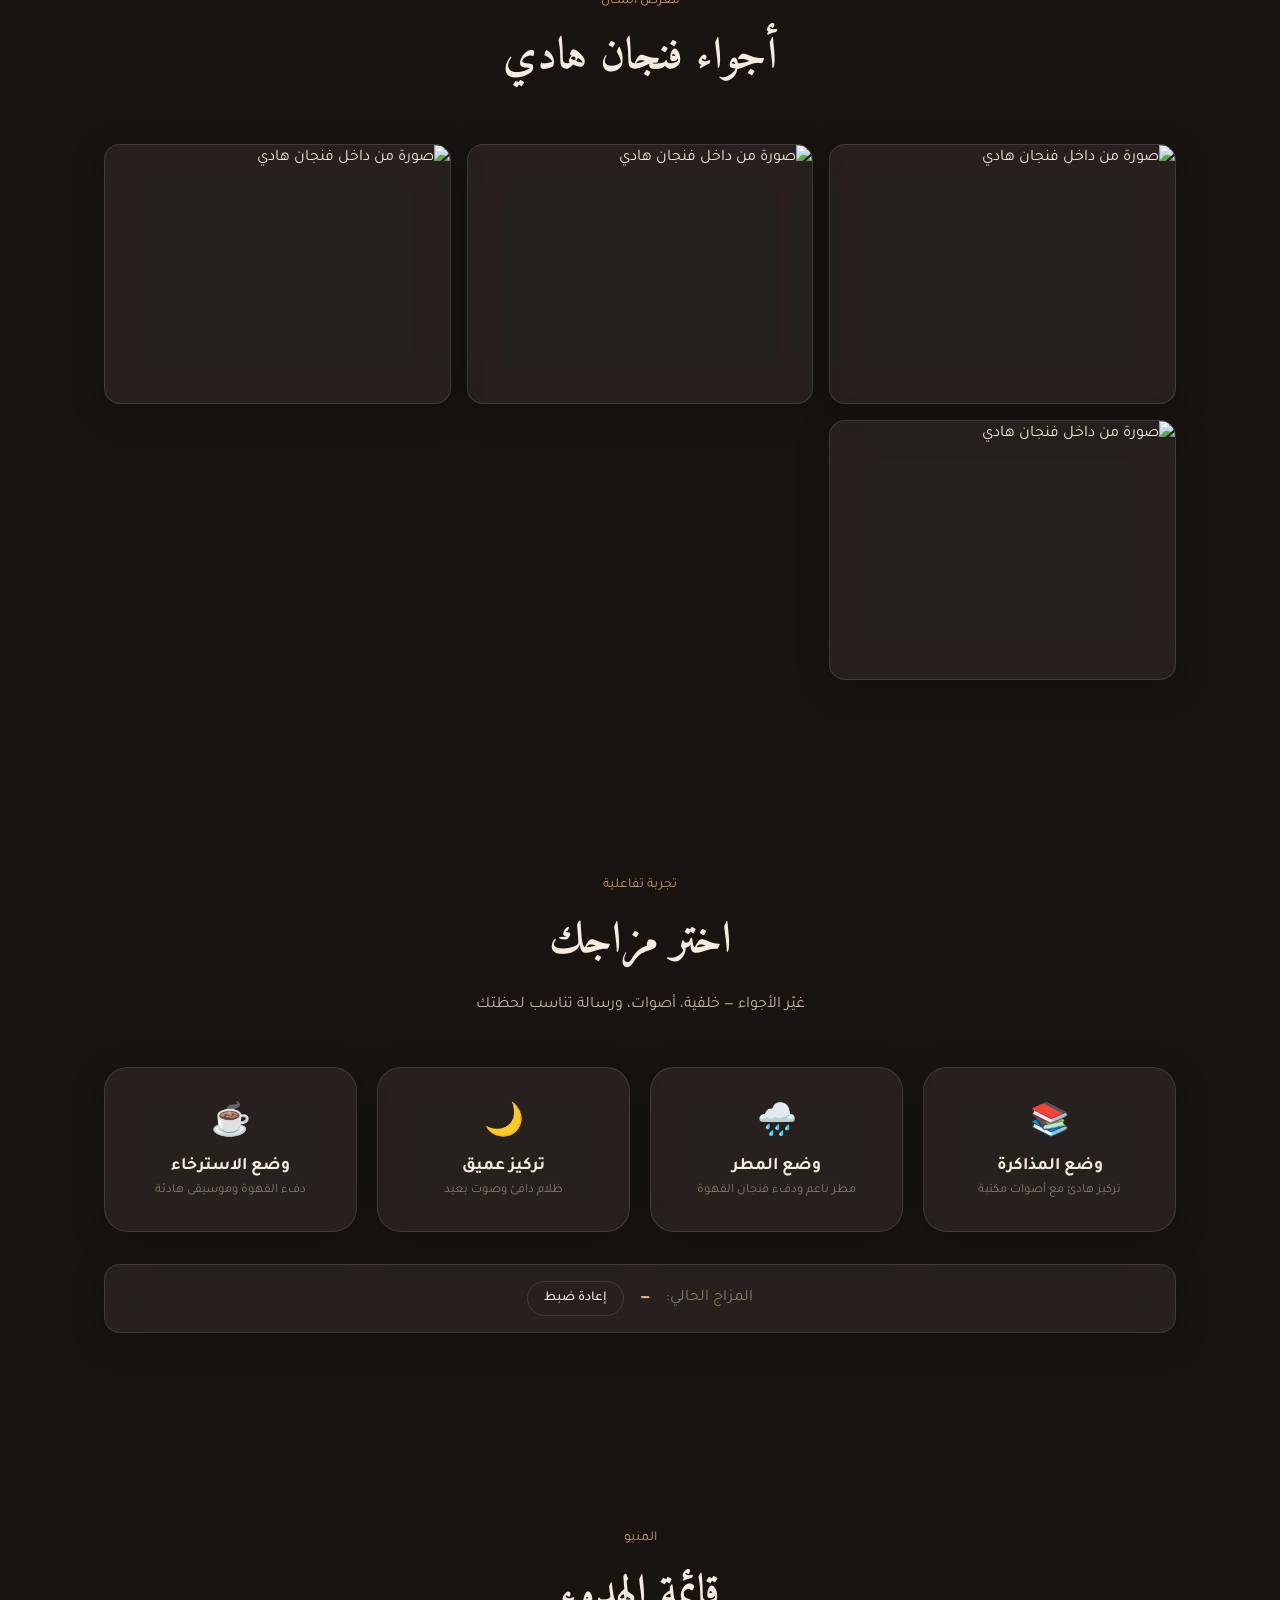
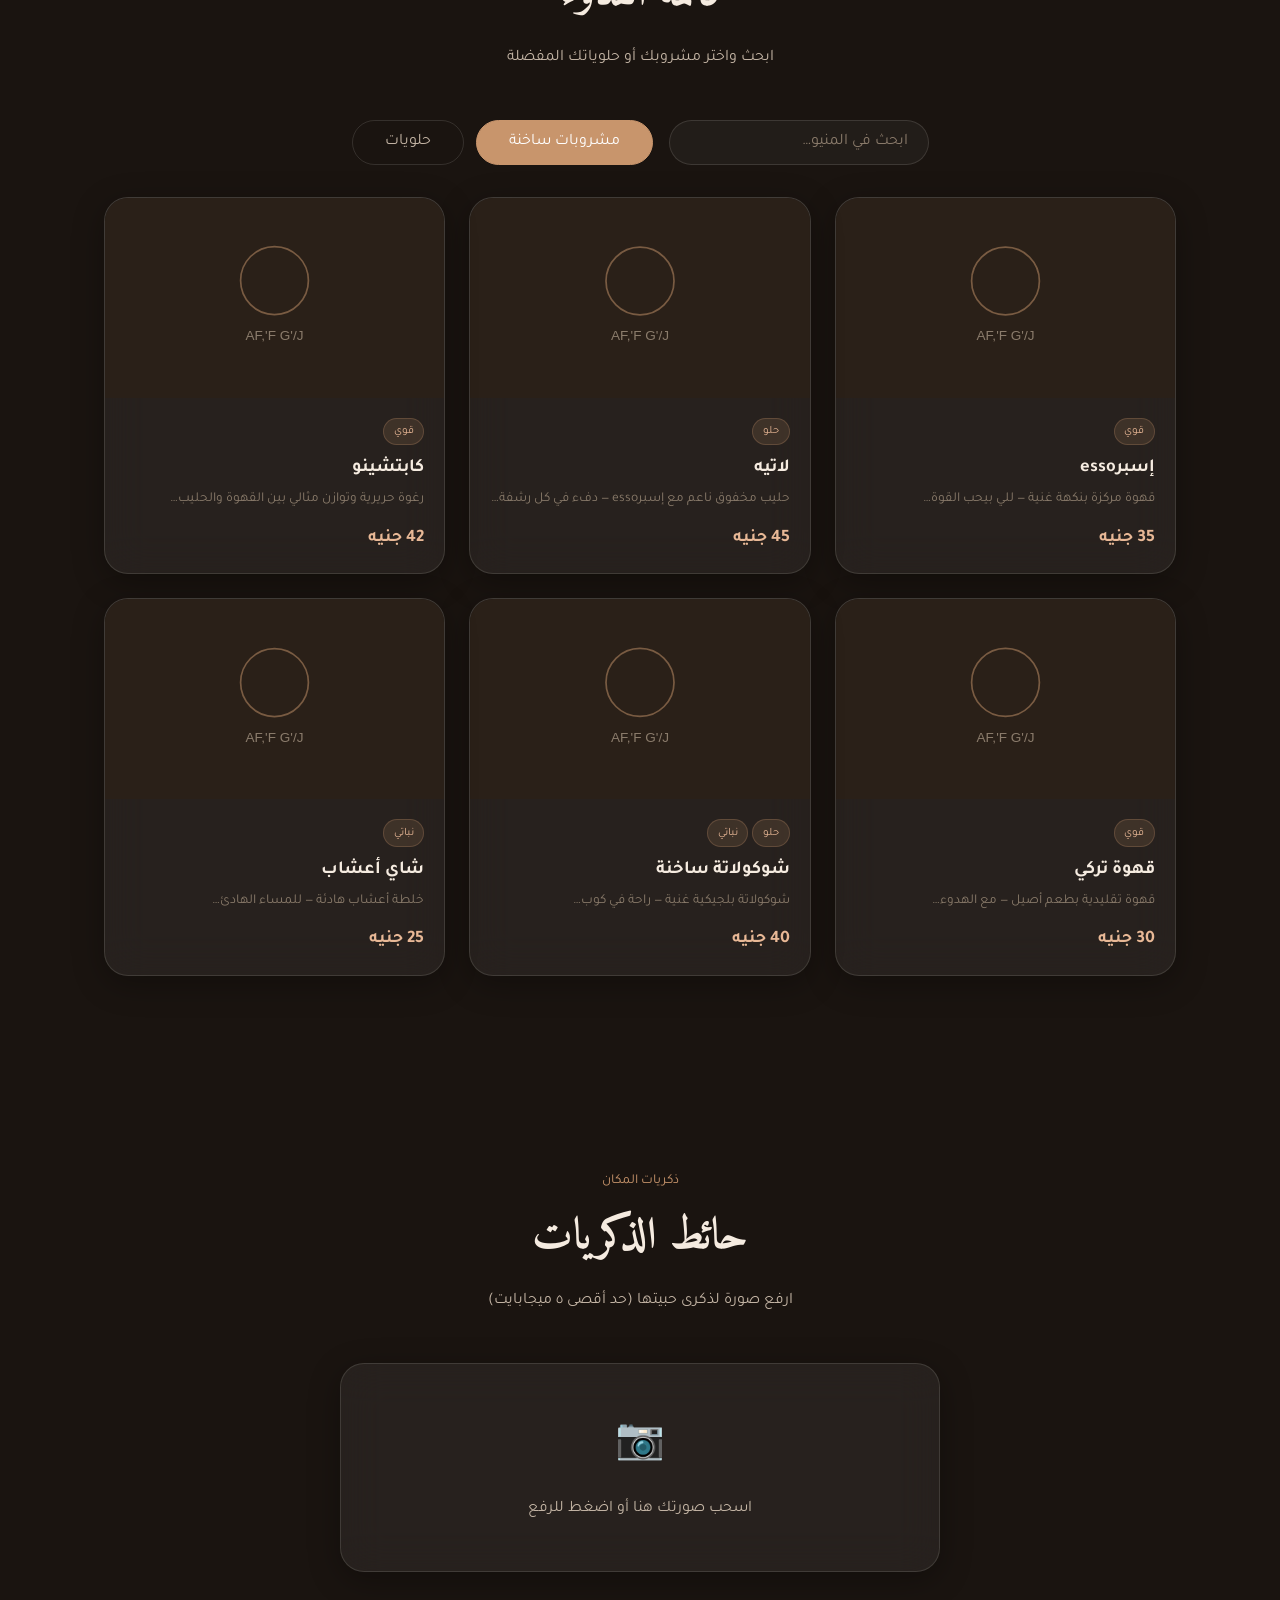
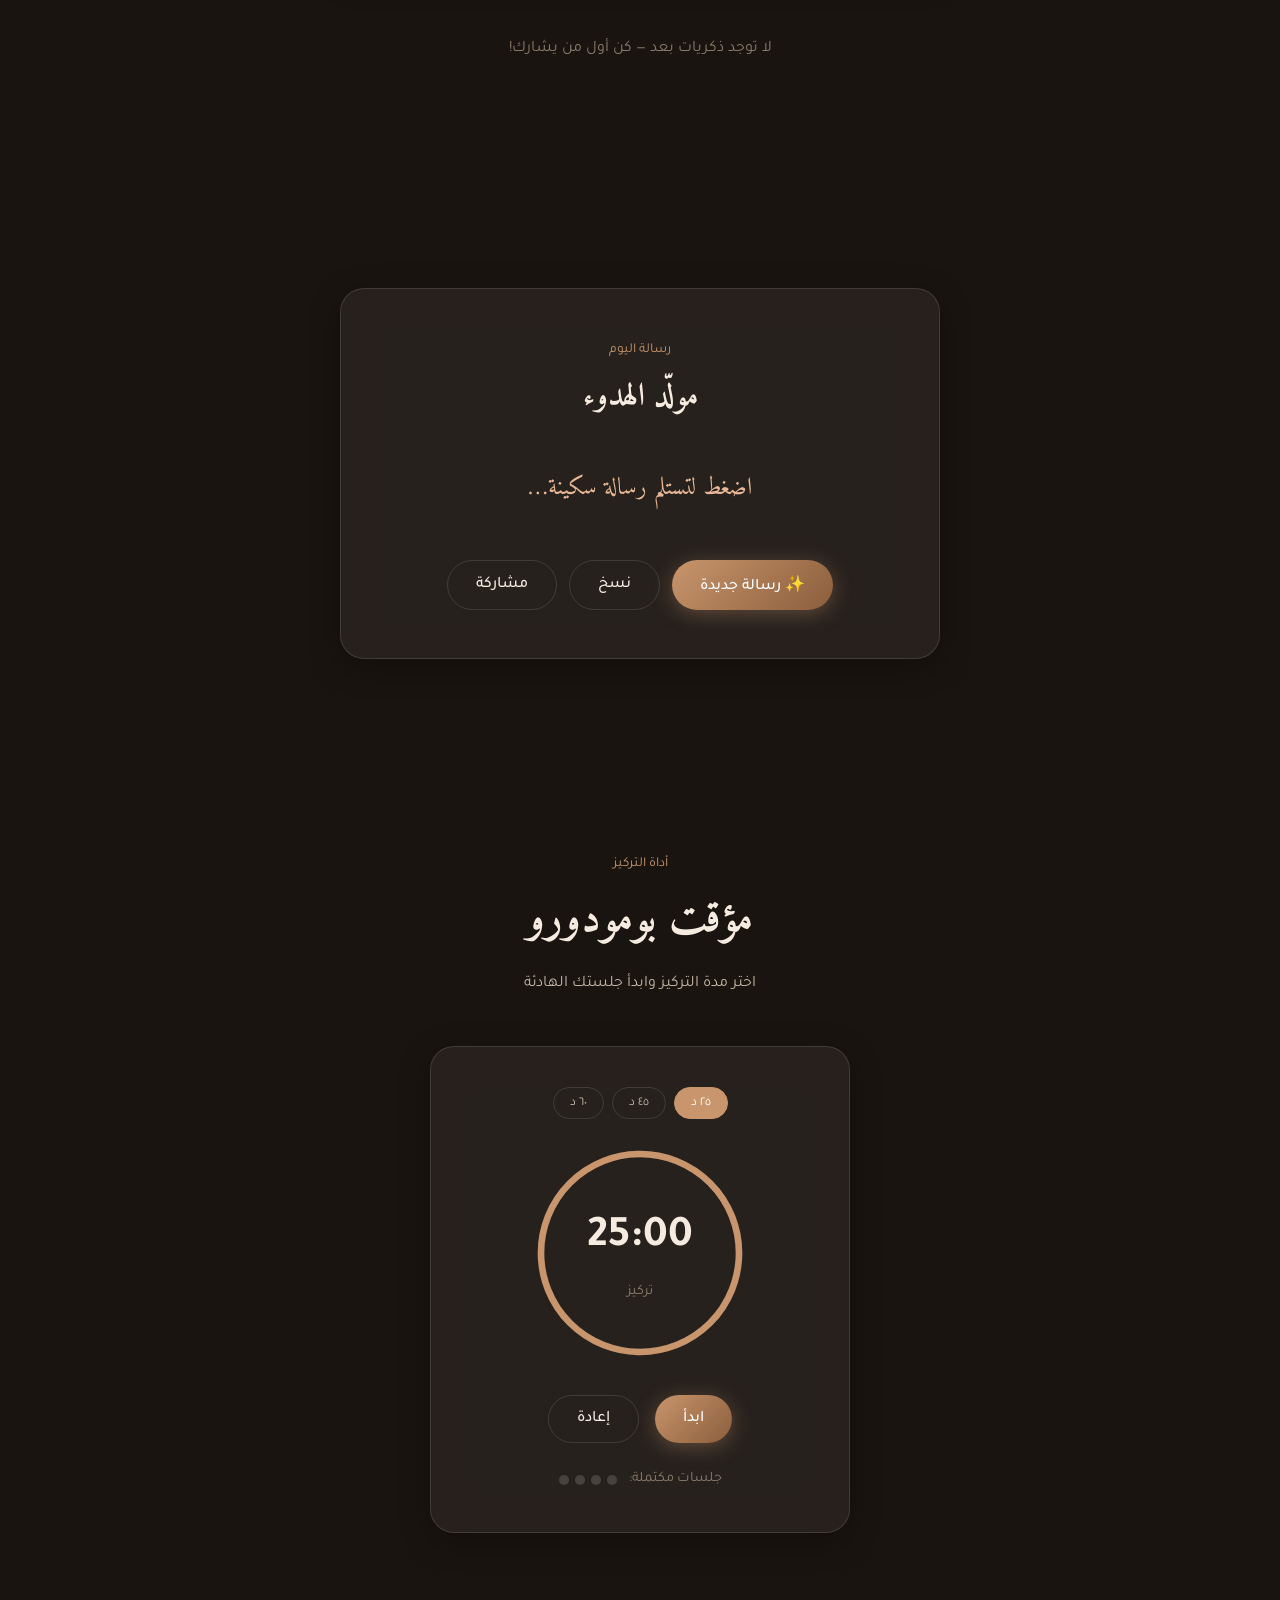
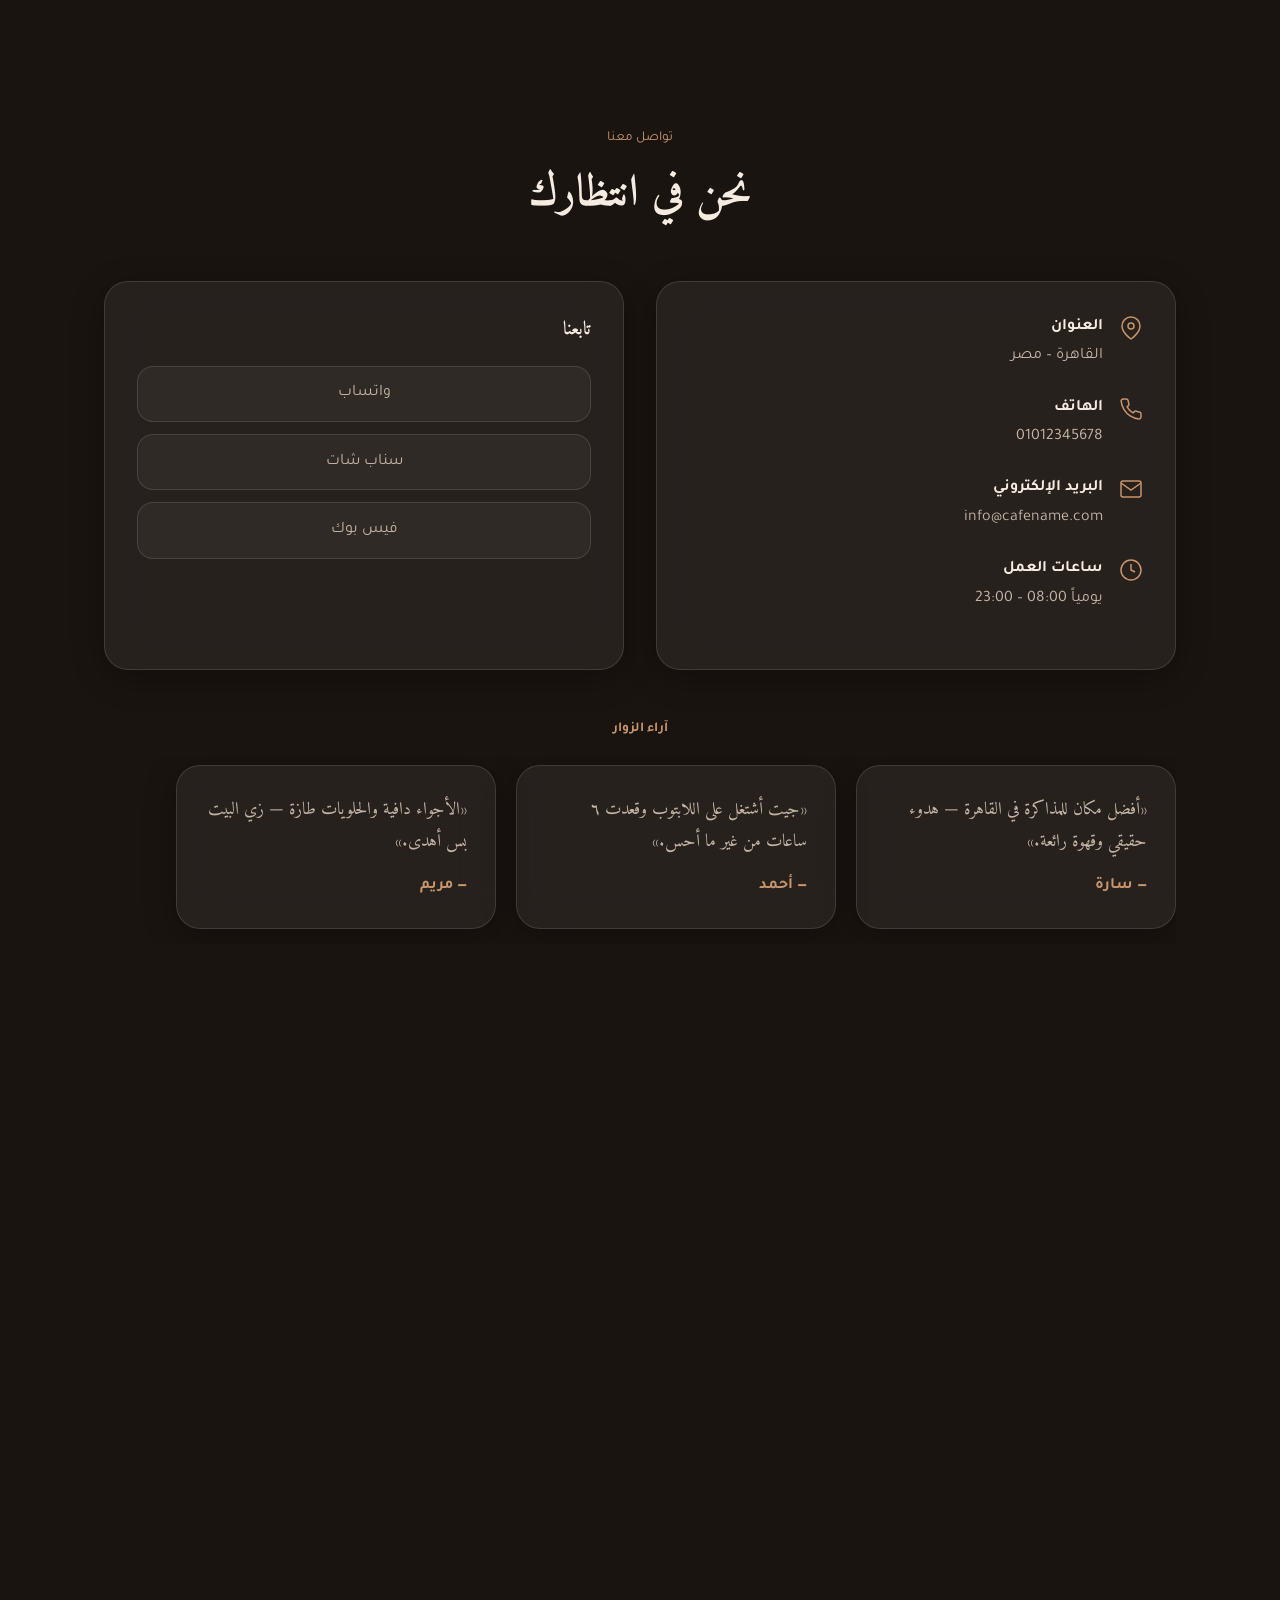
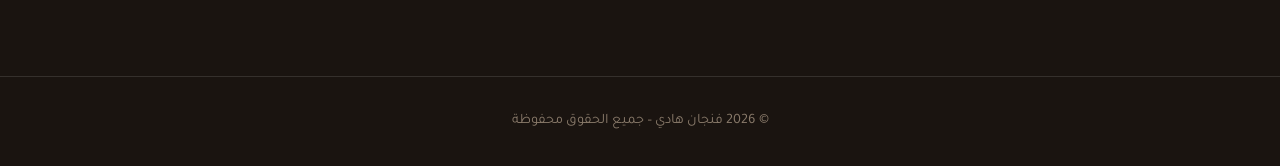
==== commit 2f532ab0: "Add file protocol warning to index.html and update README for local server instructions" ====
--- a/index.html
+++ b/index.html
@@ -390,6 +390,25 @@
     <img id="lightboxImage" src="" alt="ذكرى في فنجان هادي">
   </div>
 
+  <div id="fileProtocolWarning" class="file-warning" hidden>
+    <div class="file-warning-box glass">
+      <h2>☕ لا يمكن تشغيل الموقع مباشرة</h2>
+      <p>المتصفح يمنع JavaScript modules عند فتح الملف من الجهاز (<code>file://</code>).</p>
+      <p><strong>الحل:</strong> شغّل السيرفر المحلي ثم افتح الرابط:</p>
+      <ol>
+        <li>اضغط دبل كليك على <code>start.bat</code> في مجلد المشروع</li>
+        <li>أو نفّذ: <code>npx serve -l 8080 .</code></li>
+        <li>افتح: <a href="http://localhost:8080">http://localhost:8080</a></li>
+      </ol>
+    </div>
+  </div>
+
+  <script>
+    if (location.protocol === 'file:') {
+      document.getElementById('fileProtocolWarning').hidden = false;
+      document.body.style.overflow = 'hidden';
+    }
+  </script>
   <script type="module" src="assets/js/main.js"></script>
 </body>
 </html>
--- a/assets/css/base.css
+++ b/assets/css/base.css
@@ -58,6 +58,21 @@
   overflow: hidden; clip: rect(0,0,0,0); border: 0;
 }
 
+.file-warning {
+  position: fixed; inset: 0; z-index: 99999;
+  display: flex; align-items: center; justify-content: center;
+  background: rgba(0,0,0,0.85); padding: 1.5rem;
+}
+.file-warning-box {
+  max-width: 520px; padding: 2rem; border-radius: 24px;
+  text-align: center; color: #f5ebe0;
+}
+.file-warning-box h2 { font-family: var(--font-display); margin-bottom: 1rem; color: #e8b896; }
+.file-warning-box p { color: #c4b5a5; margin-bottom: 0.75rem; line-height: 1.8; }
+.file-warning-box ol { text-align: right; margin: 1rem 0; color: #c4b5a5; line-height: 2; }
+.file-warning-box code { background: rgba(255,255,255,0.08); padding: 0.15rem 0.5rem; border-radius: 6px; font-size: 0.9em; }
+.file-warning-box a { color: #c8956c; }
+
 .ambient-bg {
   position: fixed; inset: 0; z-index: -1; overflow: hidden;
   background: linear-gradient(160deg, var(--bg-primary) 0%, var(--bg-secondary) 50%, var(--bg-warm) 100%);
